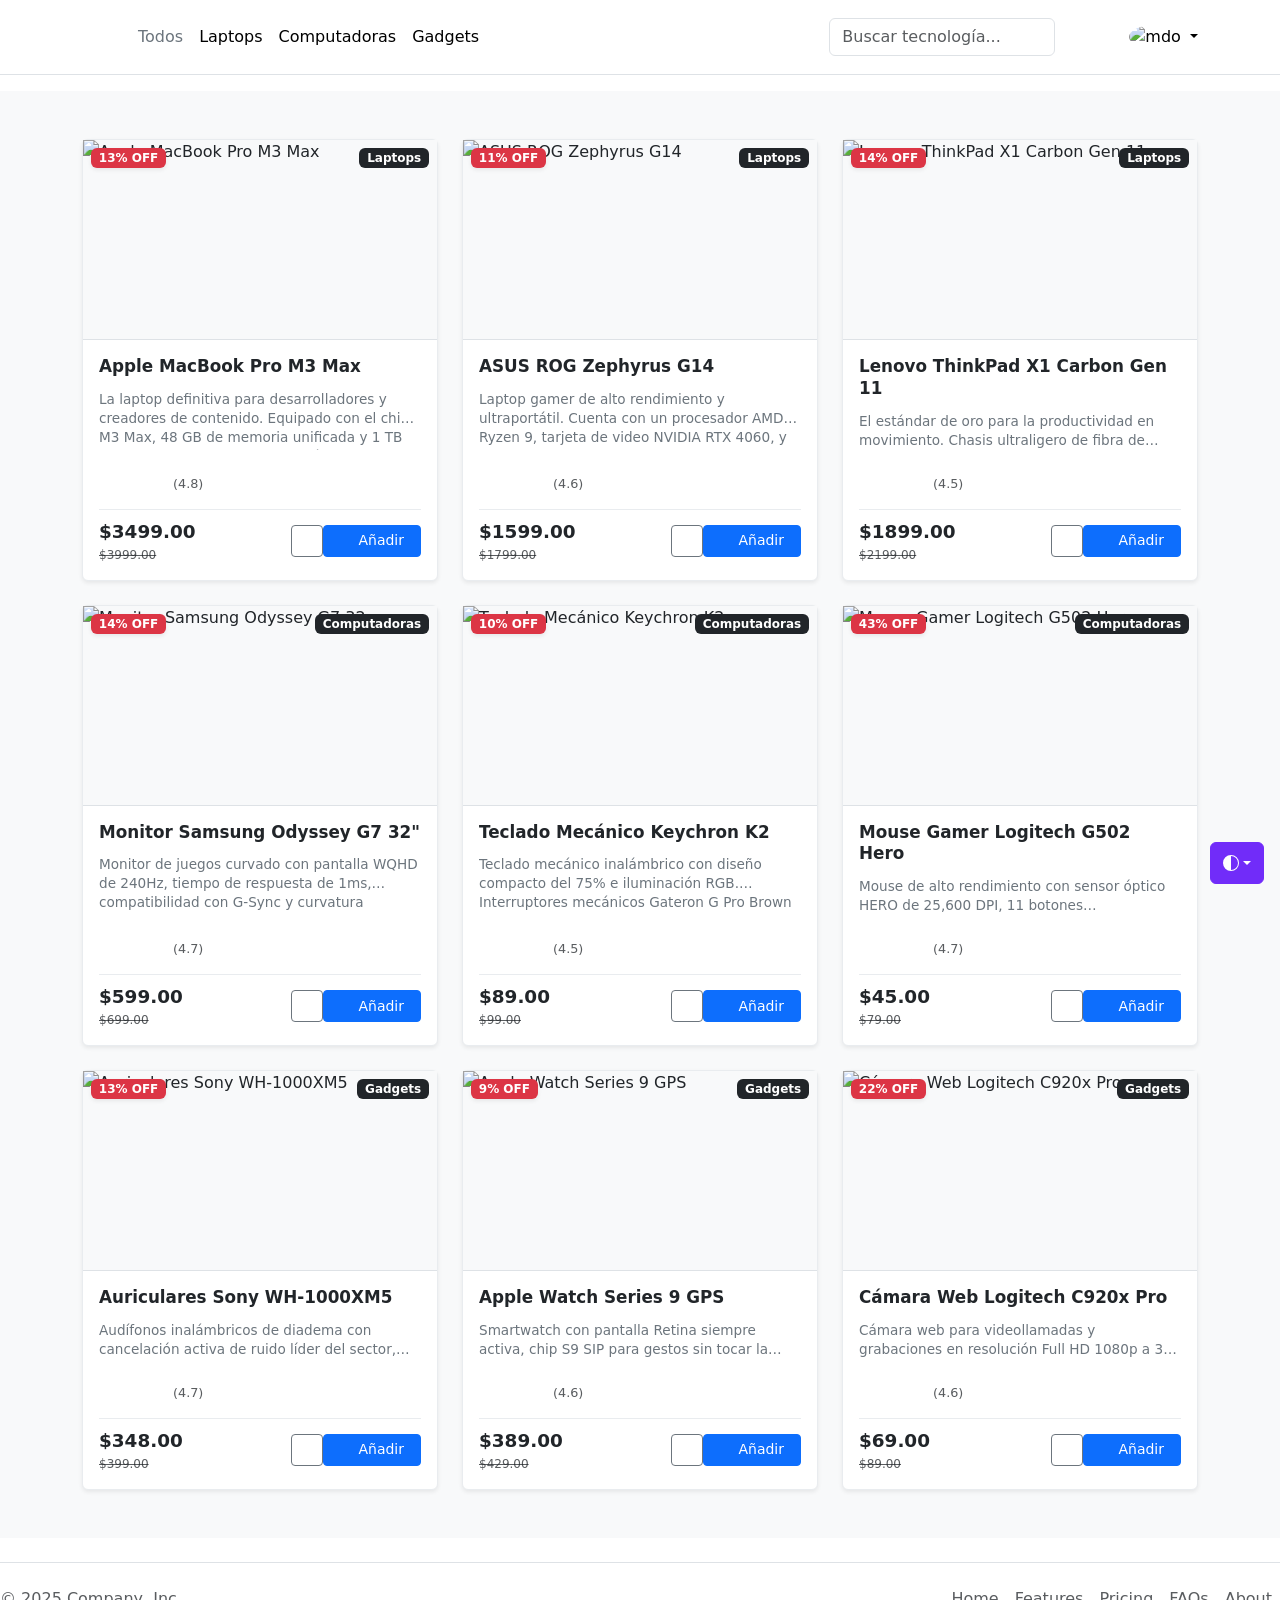
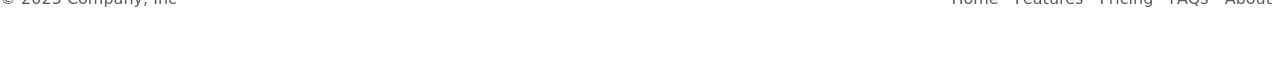
==== index.html @ 7fae66de "Cartas Se añadio productos a las cartas del maquetado" ====
<!doctype html>
<html lang="en" data-bs-theme="auto">

<head>
  <meta charset="utf-8" />
  <meta name="viewport" content="width=device-width, initial-scale=1" />
  <meta name="description" content="" />

  <meta name="generator" content="Astro v5.13.2" />
  <title>Marketplace</title>
  <link rel="canonical" href="https://getbootstrap.com/docs/5.3/examples/album/" />
  <link href="https://cdn.jsdelivr.net/npm/bootstrap@5.3.8/dist/css/bootstrap.min.css" rel="stylesheet"
    integrity="sha384-sRIl4kxILFvY47J16cr9ZwB07vP4J8+LH7qKQnuqkuIAvNWLzeN8tE5YBujZqJLB" crossorigin="anonymous">

  <!-- Lucide Icons para iconografía moderna -->
  <script src="https://unpkg.com/lucide@latest"></script>
</head>
<script src="https://cdn.jsdelivr.net/npm/bootstrap@5.3.8/dist/js/bootstrap.bundle.min.js"
  integrity="sha384-FKyoEForCGlyvwx9Hj09JcYn3nv7wiPVlz7YYwJrWVcXK/BmnVDxM+D2scQbITxI" crossorigin="anonymous"></script>
<script src="../assets/js/color-modes.js"></script>
<link href="../assets/dist/css/bootstrap.min.css" rel="stylesheet" />
<meta name="theme-color" content="#712cf9" />
<link rel="stylesheet" href="./src/css/estilos.css">
<link rel="stylesheet" href="./src/css/headers.css">
</head>

<body>
  <svg xmlns="http://www.w3.org/2000/svg" class="d-none">
    <symbol id="check2" viewBox="0 0 16 16">
      <path
        d="M13.854 3.646a.5.5 0 0 1 0 .708l-7 7a.5.5 0 0 1-.708 0l-3.5-3.5a.5.5 0 1 1 .708-.708L6.5 10.293l6.646-6.647a.5.5 0 0 1 .708 0z">
      </path>
    </symbol>
    <symbol id="circle-half" viewBox="0 0 16 16">
      <path d="M8 15A7 7 0 1 0 8 1v14zm0 1A8 8 0 1 1 8 0a8 8 0 0 1 0 16z"></path>
    </symbol>
    <symbol id="moon-stars-fill" viewBox="0 0 16 16">
      <path
        d="M6 .278a.768.768 0 0 1 .08.858 7.208 7.208 0 0 0-.878 3.46c0 4.021 3.278 7.277 7.318 7.277.527 0 1.04-.055 1.533-.16a.787.787 0 0 1 .81.316.733.733 0 0 1-.031.893A8.349 8.349 0 0 1 8.344 16C3.734 16 0 12.286 0 7.71 0 4.266 2.114 1.312 5.124.06A.752.752 0 0 1 6 .278z">
      </path>
      <path
        d="M10.794 3.148a.217.217 0 0 1 .412 0l.387 1.162c.173.518.579.924 1.097 1.097l1.162.387a.217.217 0 0 1 0 .412l-1.162.387a1.734 1.734 0 0 0-1.097 1.097l-.387 1.162a.217.217 0 0 1-.412 0l-.387-1.162A1.734 1.734 0 0 0 9.31 6.593l-1.162-.387a.217.217 0 0 1 0-.412l1.162-.387a1.734 1.734 0 0 0 1.097-1.097l.387-1.162zM13.863.099a.145.145 0 0 1 .274 0l.258.774c.115.346.386.617.732.732l.774.258a.145.145 0 0 1 0 .274l-.774.258a1.156 1.156 0 0 0-.732.732l-.258.774a.145.145 0 0 1-.274 0l-.258-.774a1.156 1.156 0 0 0-.732-.732l-.774-.258a.145.145 0 0 1 0-.274l.774-.258c.346-.115.617-.386.732-.732L13.863.1z">
      </path>
    </symbol>
    <symbol id="sun-fill" viewBox="0 0 16 16">
      <path
        d="M8 12a4 4 0 1 0 0-8 4 4 0 0 0 0 8zM8 0a.5.5 0 0 1 .5.5v2a.5.5 0 0 1-1 0v-2A.5.5 0 0 1 8 0zm0 13a.5.5 0 0 1 .5.5v2a.5.5 0 0 1-1 0v-2A.5.5 0 0 1 8 13zm8-5a.5.5 0 0 1-.5.5h-2a.5.5 0 0 1 0-1h2a.5.5 0 0 1 .5.5zM3 8a.5.5 0 0 1-.5.5h-2a.5.5 0 0 1 0-1h2A.5.5 0 0 1 3 8zm10.657-5.657a.5.5 0 0 1 0 .707l-1.414 1.415a.5.5 0 1 1-.707-.708l1.414-1.414a.5.5 0 0 1 .707 0zm-9.193 9.193a.5.5 0 0 1 0 .707L3.05 13.657a.5.5 0 0 1-.707-.707l1.414-1.414a.5.5 0 0 1 .707 0zm9.193 2.121a.5.5 0 0 1-.707 0l-1.414-1.414a.5.5 0 0 1 .707-.707l1.414 1.414a.5.5 0 0 1 0 .707zM4.464 4.465a.5.5 0 0 1-.707 0L2.343 3.05a.5.5 0 1 1 .707-.707l1.414 1.414a.5.5 0 0 1 0 .708z">
      </path>
    </symbol>
  </svg>
  <div class="bottom-0 position-fixed me-3 mb-3 dropdown end-0 bd-mode-toggle">
    <button class="d-flex align-items-center py-2 btn btn-bd-primary dropdown-toggle" id="bd-theme" type="button"
      aria-expanded="false" data-bs-toggle="dropdown" aria-label="Toggle theme (auto)">
      <svg class="my-1 bi theme-icon-active" aria-hidden="true">
        <use href="#circle-half"></use>
      </svg>
      <span class="visually-hidden" id="bd-theme-text">Toggle theme</span>
    </button>
    <ul class="shadow dropdown-menu dropdown-menu-end" aria-labelledby="bd-theme-text">
      <li>
        <button type="button" class="d-flex align-items-center dropdown-item" data-bs-theme-value="light"
          aria-pressed="false">
          <svg class="opacity-50 me-2 bi" aria-hidden="true">
            <use href="#sun-fill"></use>
          </svg>
          Light
          <svg class="ms-auto bi d-none" aria-hidden="true">
            <use href="#check2"></use>
          </svg>
        </button>
      </li>
      <li>
        <button type="button" class="d-flex align-items-center dropdown-item" data-bs-theme-value="dark"
          aria-pressed="false">
          <svg class="opacity-50 me-2 bi" aria-hidden="true">
            <use href="#moon-stars-fill"></use>
          </svg>
          Dark
          <svg class="ms-auto bi d-none" aria-hidden="true">
            <use href="#check2"></use>
          </svg>
        </button>
      </li>
      <li>
        <button type="button" class="d-flex align-items-center dropdown-item active" data-bs-theme-value="auto"
          aria-pressed="true">
          <svg class="opacity-50 me-2 bi" aria-hidden="true">
            <use href="#circle-half"></use>
          </svg>
          Auto
          <svg class="ms-auto bi d-none" aria-hidden="true">
            <use href="#check2"></use>
          </svg>
        </button>
      </li>
    </ul>
  </div>

  <header class="mb-3 p-3 border-bottom">
    <div class="container">
      <div class="d-flex flex-wrap justify-content-lg-start align-items-center justify-content-center">
        <a href="/" class="d-flex align-items-center mb-2 mb-lg-0 text-decoration-none link-body-emphasis">
          <svg class="me-2 bi" width="40" height="32" role="img" aria-label="Bootstrap">
            <use xlink:href="#bootstrap"></use>
          </svg>
        </a>
        <ul class="justify-content-center me-lg-auto mb-2 mb-md-0 nav col-12 col-lg-auto">
          <li>
            <a href="#" class="px-2 nav-link link-secondary">Todos</a>
          </li>
          <li>
            <a href="#" class="px-2 nav-link link-body-emphasis">Laptops</a>
          </li>
          <li>
            <a href="#" class="px-2 nav-link link-body-emphasis">Computadoras</a>
          </li>
          <li>
            <a href="#" class="px-2 nav-link link-body-emphasis">Gadgets</a>
          </li>
        </ul>
        <form class="me-lg-3 mb-3 mb-lg-0 col-12 col-lg-auto" role="search">
          <input type="search" id="search-input" class="form-control" placeholder="Buscar tecnología..."
            aria-label="Search" />
        </form>
        <!-- ========================================== -->
        <!-- SECCIÓN DEL ESTUDIANTE: Botón del Carrito  -->
        <!-- ========================================== -->
        <button id="cart-btn" data-bs-toggle="offcanvas" data-bs-target="#cart-sidebar"
          class="position-relative d-flex align-items-center me-3 p-2 text-decoration-none btn btn-link link-dark">
          <i data-lucide="shopping-cart" style="width: 24px; height: 24px;"></i>
          <span id="cart-count" class="top-0 position-absolute bg-danger rounded-pill translate-middle start-100 badge"
            style="font-size: 0.7rem; padding: 0.35em 0.5em; display: none;">0</span>
        </button>
        <!-- FIN DE LA SECCIÓN DEL ESTUDIANTE -->
        <div class="text-end dropdown">
          <a href="#" class="d-block text-decoration-none link-body-emphasis dropdown-toggle" data-bs-toggle="dropdown"
            aria-expanded="false">
            <img src="https://github.com/mdo.png" alt="mdo" width="32" height="32" class="rounded-circle" />
          </a>
          <ul class="text-small dropdown-menu">
            <li><a class="dropdown-item" href="#">New project...</a></li>
            <li><a class="dropdown-item" href="#">Settings</a></li>
            <li><a class="dropdown-item" href="#">Profile</a></li>
            <li>
              <hr class="dropdown-divider" />
            </li>
            <li><a class="dropdown-item" href="#">Sign out</a></li>
          </ul>
        </div>
      </div>
    </div>
  </header>



  <main>

    <div class="bg-body-tertiary py-5 album">
      <div class="container">
        <!-- ========================================== -->
        <!-- SECCIÓN DEL ESTUDIANTE: Grilla de Tarjetas -->
        <!-- ========================================== -->
        <div id="productos-grid" class="row row-cols-1 row-cols-sm-2 row-cols-md-3 g-4">
          <!-- Las tarjetas de productos de tecnología se inyectarán dinámicamente aquí usando Bootstrap 5 -->
        </div>
        <!-- FIN DE LA SECCIÓN DEL ESTUDIANTE -->
      </div>
    </div>
  </main>
  <footer class="d-flex flex-wrap align-items-center justify-content-between my-4 py-3 border-top">
    <p class="mb-0 text-body-secondary col-md-4">
      &copy; 2025 Company, Inc
    </p>
    <a href="/"
      class="d-flex align-items-center justify-content-center me-md-auto mb-3 mb-md-0 text-decoration-none col-md-4 link-body-emphasis"
      aria-label="Bootstrap">
      <svg class="me-2 bi" width="40" height="32" aria-hidden="true">
        <use xlink:href="#bootstrap"></use>
      </svg>
    </a>
    <ul class="justify-content-end nav col-md-4">
      <li class="nav-item">
        <a href="#" class="px-2 text-body-secondary nav-link">Home</a>
      </li>
      <li class="nav-item">
        <a href="#" class="px-2 text-body-secondary nav-link">Features</a>
      </li>
      <li class="nav-item">
        <a href="#" class="px-2 text-body-secondary nav-link">Pricing</a>
      </li>
      <li class="nav-item">
        <a href="#" class="px-2 text-body-secondary nav-link">FAQs</a>
      </li>
      <li class="nav-item">
        <a href="#" class="px-2 text-body-secondary nav-link">About</a>
      </li>
    </ul>
  </footer>

  <!-- ============================================================== -->
  <!-- SECCIÓN DEL ESTUDIANTE: Componentes del Carrito y Modal (PÁGINA 1) -->
  <!-- ============================================================== -->

  <!-- Carrito de Compras Lateral (Bootstrap Offcanvas) -->
  <div class="offcanvas offcanvas-end" tabindex="-1" id="cart-sidebar" aria-labelledby="cart-sidebar-label"
    style="width: 400px; max-width: 100vw;">
    <div class="border-bottom offcanvas-header">
      <h5 class="d-flex align-items-center m-0 text-body offcanvas-title fw-bold" id="cart-sidebar-label">
        <i data-lucide="shopping-cart" class="me-2"></i> Mi Carrito
      </h5>
      <button type="button" class="btn-close" data-bs-dismiss="offcanvas" aria-label="Close"></button>
    </div>
    <div class="d-flex flex-column justify-content-between p-3 offcanvas-body">
      <div id="cart-items-container" class="flex-grow-1 overflow-y-auto" style="max-height: calc(100vh - 250px);">
        <!-- Se inyectan dinámicamente con tienda.js -->
      </div>
      <div class="bg-body mt-auto pt-3 border-top">
        <div class="d-flex align-items-center justify-content-between mb-2 text-body fw-bold">
          <span>Subtotal</span>
          <span id="cart-subtotal" style="font-size: 1.15rem;">$0.00</span>
        </div>
        <p class="text-muted" style="font-size: 0.75rem;">Los costos de envío e impuestos se calculan al finalizar la compra.</p>
        <div class="mt-3">
          <a id="cart-checkout-btn" href="./factura.html" class="py-2.5 w-100 btn btn-primary fw-bold disabled"
            aria-disabled="true">
            Finalizar Compra
          </a>
        </div>
        <div class="mt-2 text-center">
          <button type="button" data-bs-dismiss="offcanvas"
            class="p-0 text-secondary text-decoration-none btn btn-link btn-sm">
            Continuar comprando
          </button>
        </div>
      </div>
    </div>
  </div>

  <!-- Modal de Detalles de Producto (Bootstrap Modal) -->
  <div class="modal fade" id="product-details-modal" tabindex="-1" aria-labelledby="product-details-modal-label"
    aria-hidden="true">
    <div class="modal-dialog modal-dialog-centered modal-lg">
      <div class="shadow border-0 modal-content">
        <div class="border-bottom modal-header">
          <h5 class="text-dark modal-title fw-bold" id="product-details-modal-label">Detalles del Producto</h5>
          <button type="button" class="btn-close" data-bs-dismiss="modal" aria-label="Close"></button>
        </div>
        <div class="p-4 modal-body">
          <div class="row g-4">
            <!-- Imagen -->
            <div
              class="d-flex align-items-center justify-content-center bg-light p-0 rounded overflow-hidden col-12 col-md-6"
              style="height: 300px;">
              <img id="modal-product-img" src="" alt="" class="w-100 h-100 object-fit-cover">
            </div>
            <!-- Detalles -->
            <div class="d-flex flex-column justify-content-between col-12 col-md-6">
              <div>
                <span id="modal-product-cat" class="bg-secondary mb-2 badge"></span>
                <h3 id="modal-product-name" class="mb-2 text-dark h5 fw-bold"></h3>
                <div class="d-flex align-items-center gap-1 mb-3">
                  <span id="modal-product-stars" class="d-flex text-warning"></span>
                  <span id="modal-product-rating" class="text-muted" style="font-size: 0.8rem;"></span>
                </div>
                <p id="modal-product-desc" class="text-secondary" style="font-size: 0.88rem; line-height: 1.5;"></p>
                <div class="bg-light mt-3 p-3 rounded">
                  <span class="d-block mb-1 text-dark fw-bold" style="font-size: 0.8rem;">Información de Envío:</span>
                  <span class="text-muted" style="font-size: 0.75rem;">Envío rápido mediante Amazon Prime disponible. Compra protegida por garantía del fabricante.</span>
                </div>
              </div>
              <div class="d-flex align-items-center justify-content-between mt-4 pt-3 border-top">
                <div class="d-flex flex-column">
                  <span id="modal-product-price" class="mb-0 text-dark h5 fw-bold"></span>
                  <span id="modal-product-orig-price" class="text-muted text-decoration-line-through"
                    style="font-size: 0.8rem;"></span>
                </div>
                <div class="d-flex gap-2">
                  <a id="modal-product-amazon" href="" target="_blank"
                    class="d-flex align-items-center gap-1 px-3 btn-outline-secondary text-decoration-none btn btn-sm">
                    <span>Ver en Amazon</span>
                    <i data-lucide="external-link" style="width: 14px; height: 14px;"></i>
                  </a>
                  <button id="modal-add-btn" class="d-flex align-items-center gap-1 px-3 btn btn-sm btn-primary">
                    <i data-lucide="shopping-cart" style="width: 14px; height: 14px;"></i>
                    <span>Añadir</span>
                  </button>
                </div>
              </div>
            </div>
          </div>
        </div>
      </div>
    </div>
  </div>

  <!-- Script para la funcionalidad del selector de tema claro / oscuro de Bootstrap 5 -->
  <script>
    document.addEventListener("DOMContentLoaded", () => {
      const getStoredTheme = () => localStorage.getItem('theme');
      const setStoredTheme = theme => localStorage.setItem('theme', theme);

      const getPreferredTheme = () => {
        const storedTheme = getStoredTheme();
        if (storedTheme) {
          return storedTheme;
        }
        return window.matchMedia('(prefers-color-scheme: dark)').matches ? 'dark' : 'light';
      };

      const setTheme = theme => {
        if (theme === 'auto') {
          const sysTheme = window.matchMedia('(prefers-color-scheme: dark)').matches ? 'dark' : 'light';
          document.documentElement.setAttribute('data-bs-theme', sysTheme);
        } else {
          document.documentElement.setAttribute('data-bs-theme', theme);
        }
      };

      setTheme(getPreferredTheme());

      const showActiveTheme = (theme) => {
        const btnToActive = document.querySelector(`[data-bs-theme-value="${theme}"]`);
        
        document.querySelectorAll('[data-bs-theme-value]').forEach(element => {
          element.classList.remove('active');
          element.setAttribute('aria-pressed', 'false');
        });

        if (btnToActive) {
          btnToActive.classList.add('active');
          btnToActive.setAttribute('aria-pressed', 'true');
        }
      };

      window.matchMedia('(prefers-color-scheme: dark)').addEventListener('change', () => {
        const storedTheme = getStoredTheme();
        if (storedTheme !== 'light' && storedTheme !== 'dark') {
          setTheme(getPreferredTheme());
        }
      });

      document.querySelectorAll('[data-bs-theme-value]').forEach(toggle => {
        toggle.addEventListener('click', () => {
          const theme = toggle.getAttribute('data-bs-theme-value');
          setStoredTheme(theme);
          setTheme(theme);
          showActiveTheme(theme);
        });
      });

      showActiveTheme(getPreferredTheme());
    });
  </script>

  <!-- Enlace al JS de la Tienda -->
  <script src="./src/js/tienda.js"></script>

  <!-- FIN DE LA SECCIÓN DEL ESTUDIANTE -->

  <script src="../assets/dist/js/bootstrap.bundle.min.js" class="astro-vvvwv3sm"></script>
</body>
</html>

</html>
---- src/css/estilos.css ----
.bd-placeholder-img {
        font-size: 1.125rem;
        text-anchor: middle;
        -webkit-user-select: none;
        -moz-user-select: none;
        user-select: none;
      }
      @media (min-width: 768px) {
        .bd-placeholder-img-lg {
          font-size: 3.5rem;
        }
      }
      .b-example-divider {
        width: 100%;
        height: 3rem;
        background-color: #0000001a;
        border: solid rgba(0, 0, 0, 0.15);
        border-width: 1px 0;
        box-shadow:
          inset 0 0.5em 1.5em #0000001a,
          inset 0 0.125em 0.5em #00000026;
      }
      .b-example-vr {
        flex-shrink: 0;
        width: 1.5rem;
        height: 100vh;
      }
      .bi {
        vertical-align: -0.125em;
        fill: currentColor;
      }
      .nav-scroller {
        position: relative;
        z-index: 2;
        height: 2.75rem;
        overflow-y: hidden;
      }
      .nav-scroller .nav {
        display: flex;
        flex-wrap: nowrap;
        padding-bottom: 1rem;
        margin-top: -1px;
        overflow-x: auto;
        text-align: center;
        white-space: nowrap;
        -webkit-overflow-scrolling: touch;
      }
      .btn-bd-primary {
        --bd-violet-bg: #712cf9;
        --bd-violet-rgb: 112.520718, 44.062154, 249.437846;
        --bs-btn-font-weight: 600;
        --bs-btn-color: var(--bs-white);
        --bs-btn-bg: var(--bd-violet-bg);
        --bs-btn-border-color: var(--bd-violet-bg);
        --bs-btn-hover-color: var(--bs-white);
        --bs-btn-hover-bg: #6528e0;
        --bs-btn-hover-border-color: #6528e0;
        --bs-btn-focus-shadow-rgb: var(--bd-violet-rgb);
        --bs-btn-active-color: var(--bs-btn-hover-color);
        --bs-btn-active-bg: #5a23c8;
        --bs-btn-active-border-color: #5a23c8;
      }
      .bd-mode-toggle {
        z-index: 1500;
      }
      .bd-mode-toggle .bi {
        width: 1em;
        height: 1em;
      }
      .bd-mode-toggle .dropdown-menu .active .bi {
        display: block !important;
      }
---- src/css/headers.css ----
.form-control-dark {
  border-color: var(--bs-gray);
}
.form-control-dark:focus {
  border-color: #fff;
  box-shadow: 0 0 0 .25rem rgba(255, 255, 255, .25);
}

.text-small {
  font-size: 85%;
}

.dropdown-toggle:not(:focus) {
  outline: 0;
}
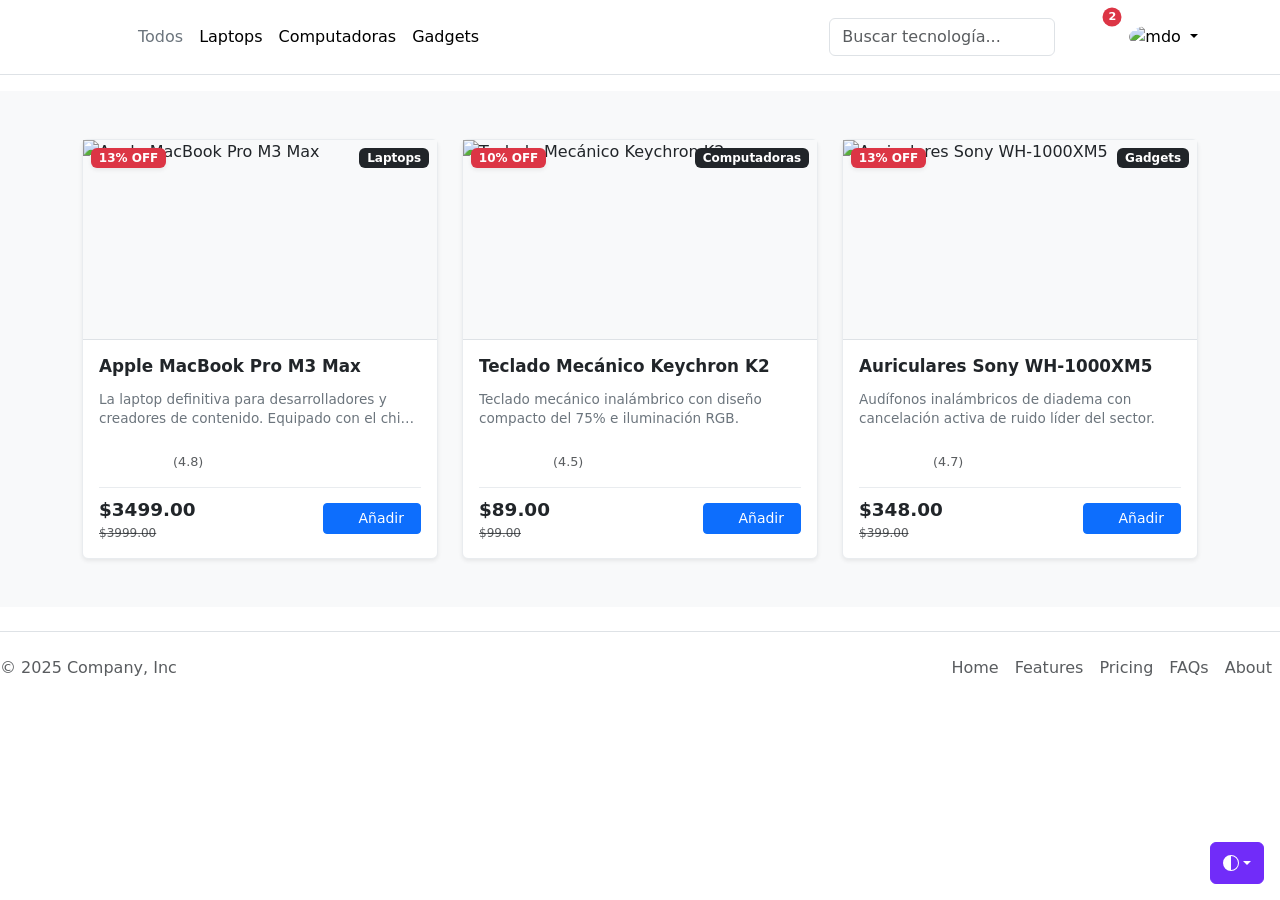
==== commit 632cfdb5: "cambio drastico en el uso de javascript" ====
--- a/index.html
+++ b/index.html
@@ -17,11 +17,9 @@
 </head>
 <script src="https://cdn.jsdelivr.net/npm/bootstrap@5.3.8/dist/js/bootstrap.bundle.min.js"
   integrity="sha384-FKyoEForCGlyvwx9Hj09JcYn3nv7wiPVlz7YYwJrWVcXK/BmnVDxM+D2scQbITxI" crossorigin="anonymous"></script>
-<script src="../assets/js/color-modes.js"></script>
-<link href="../assets/dist/css/bootstrap.min.css" rel="stylesheet" />
+
 <meta name="theme-color" content="#712cf9" />
 <link rel="stylesheet" href="./src/css/estilos.css">
-<link rel="stylesheet" href="./src/css/headers.css">
 </head>
 
 <body>
@@ -129,7 +127,7 @@
           class="position-relative d-flex align-items-center me-3 p-2 text-decoration-none btn btn-link link-dark">
           <i data-lucide="shopping-cart" style="width: 24px; height: 24px;"></i>
           <span id="cart-count" class="top-0 position-absolute bg-danger rounded-pill translate-middle start-100 badge"
-            style="font-size: 0.7rem; padding: 0.35em 0.5em; display: none;">0</span>
+            style="font-size: 0.7rem; padding: 0.35em 0.5em; display: flex;">2</span>
         </button>
         <!-- FIN DE LA SECCIÓN DEL ESTUDIANTE -->
         <div class="text-end dropdown">
@@ -161,7 +159,140 @@
         <!-- SECCIÓN DEL ESTUDIANTE: Grilla de Tarjetas -->
         <!-- ========================================== -->
         <div id="productos-grid" class="row row-cols-1 row-cols-sm-2 row-cols-md-3 g-4">
-          <!-- Las tarjetas de productos de tecnología se inyectarán dinámicamente aquí usando Bootstrap 5 -->
+          <!-- Producto 1 -->
+          <div class="col">
+            <div class="card h-100 shadow-sm border border-light-subtle bg-body">
+              <div
+                class="position-relative overflow-hidden bg-body-tertiary d-flex align-items-center justify-content-center border-bottom"
+                style="height: 200px;">
+                <img src="https://images.unsplash.com/photo-1517336714731-489689fd1ca8?w=500&auto=format&fit=crop&q=80"
+                  alt="Apple MacBook Pro M3 Max" class="w-100 h-100 object-fit-cover cursor-pointer"
+                  data-bs-toggle="modal" data-bs-target="#product-details-modal">
+                <span class="badge bg-danger position-absolute top-0 start-0 m-2 shadow-sm">13% OFF</span>
+                <span class="badge bg-dark position-absolute top-0 end-0 m-2">Laptops</span>
+              </div>
+              <div class="card-body d-flex flex-column">
+                <h5 class="card-title text-body fw-bold cursor-pointer mb-2" data-bs-toggle="modal"
+                  data-bs-target="#product-details-modal" style="font-size: 1.05rem; line-height: 1.3;">Apple MacBook
+                  Pro M3 Max</h5>
+                <p class="card-text text-secondary mt-1 flex-grow-1"
+                  style="font-size: 0.85rem; display: -webkit-box; -webkit-line-clamp: 2; -webkit-box-orient: vertical; overflow: hidden; line-height: 1.4;">
+                  La laptop definitiva para desarrolladores y creadores de contenido. Equipado con el chip M3 Max...</p>
+                <div class="d-flex align-items-center mt-2 mb-3 gap-1">
+                  <span class="text-warning d-flex">
+                    <i data-lucide="star" style="width: 14px; height: 14px; fill: currentColor;"></i>
+                    <i data-lucide="star" style="width: 14px; height: 14px; fill: currentColor;"></i>
+                    <i data-lucide="star" style="width: 14px; height: 14px; fill: currentColor;"></i>
+                    <i data-lucide="star" style="width: 14px; height: 14px; fill: currentColor;"></i>
+                    <i data-lucide="star-half" style="width: 14px; height: 14px; fill: currentColor;"></i>
+                  </span>
+                  <span class="text-muted" style="font-size: 0.8rem;">(4.8)</span>
+                </div>
+                <div
+                  class="d-flex align-items-center justify-content-between mt-auto pt-2 border-top border-light-subtle">
+                  <div class="d-flex flex-column">
+                    <span class="text-body fw-bold" style="font-size: 1.15rem;">$3499.00</span>
+                    <small class="text-muted text-decoration-line-through" style="font-size: 0.75rem;">$3999.00</small>
+                  </div>
+                  <div class="d-flex gap-1.5">
+                    <button class="btn btn-sm btn-primary d-flex align-items-center gap-1 px-3"
+                      data-bs-toggle="offcanvas" data-bs-target="#cart-sidebar">
+                      <i data-lucide="shopping-cart" style="width: 14px; height: 14px;"></i>
+                      <span>Añadir</span>
+                    </button>
+                  </div>
+                </div>
+              </div>
+            </div>
+          </div>
+          <!-- Producto 2 -->
+          <div class="col">
+            <div class="card h-100 shadow-sm border border-light-subtle bg-body">
+              <div
+                class="position-relative overflow-hidden bg-body-tertiary d-flex align-items-center justify-content-center border-bottom"
+                style="height: 200px;">
+                <img src="https://images.unsplash.com/photo-1618384887929-16ec33fab9ef?w=500&auto=format&fit=crop&q=80"
+                  alt="Teclado Mecánico Keychron K2" class="w-100 h-100 object-fit-cover cursor-pointer">
+                <span class="badge bg-danger position-absolute top-0 start-0 m-2 shadow-sm">10% OFF</span>
+                <span class="badge bg-dark position-absolute top-0 end-0 m-2">Computadoras</span>
+              </div>
+              <div class="card-body d-flex flex-column">
+                <h5 class="card-title text-body fw-bold cursor-pointer mb-2"
+                  style="font-size: 1.05rem; line-height: 1.3;">Teclado Mecánico Keychron K2</h5>
+                <p class="card-text text-secondary mt-1 flex-grow-1"
+                  style="font-size: 0.85rem; display: -webkit-box; -webkit-line-clamp: 2; -webkit-box-orient: vertical; overflow: hidden; line-height: 1.4;">
+                  Teclado mecánico inalámbrico con diseño compacto del 75% e iluminación RGB.</p>
+                <div class="d-flex align-items-center mt-2 mb-3 gap-1">
+                  <span class="text-warning d-flex">
+                    <i data-lucide="star" style="width: 14px; height: 14px; fill: currentColor;"></i>
+                    <i data-lucide="star" style="width: 14px; height: 14px; fill: currentColor;"></i>
+                    <i data-lucide="star" style="width: 14px; height: 14px; fill: currentColor;"></i>
+                    <i data-lucide="star" style="width: 14px; height: 14px; fill: currentColor;"></i>
+                    <i data-lucide="star-half" style="width: 14px; height: 14px; fill: currentColor;"></i>
+                  </span>
+                  <span class="text-muted" style="font-size: 0.8rem;">(4.5)</span>
+                </div>
+                <div
+                  class="d-flex align-items-center justify-content-between mt-auto pt-2 border-top border-light-subtle">
+                  <div class="d-flex flex-column">
+                    <span class="text-body fw-bold" style="font-size: 1.15rem;">$89.00</span>
+                    <small class="text-muted text-decoration-line-through" style="font-size: 0.75rem;">$99.00</small>
+                  </div>
+                  <div class="d-flex gap-1.5">
+                    <button class="btn btn-sm btn-primary d-flex align-items-center gap-1 px-3"
+                      data-bs-toggle="offcanvas" data-bs-target="#cart-sidebar">
+                      <i data-lucide="shopping-cart" style="width: 14px; height: 14px;"></i>
+                      <span>Añadir</span>
+                    </button>
+                  </div>
+                </div>
+              </div>
+            </div>
+          </div>
+          <!-- Producto 3 -->
+          <div class="col">
+            <div class="card h-100 shadow-sm border border-light-subtle bg-body">
+              <div
+                class="position-relative overflow-hidden bg-body-tertiary d-flex align-items-center justify-content-center border-bottom"
+                style="height: 200px;">
+                <img src="https://images.unsplash.com/photo-1505740420928-5e560c06d30e?w=500&auto=format&fit=crop&q=80"
+                  alt="Auriculares Sony WH-1000XM5" class="w-100 h-100 object-fit-cover cursor-pointer">
+                <span class="badge bg-danger position-absolute top-0 start-0 m-2 shadow-sm">13% OFF</span>
+                <span class="badge bg-dark position-absolute top-0 end-0 m-2">Gadgets</span>
+              </div>
+              <div class="card-body d-flex flex-column">
+                <h5 class="card-title text-body fw-bold cursor-pointer mb-2"
+                  style="font-size: 1.05rem; line-height: 1.3;">Auriculares Sony WH-1000XM5</h5>
+                <p class="card-text text-secondary mt-1 flex-grow-1"
+                  style="font-size: 0.85rem; display: -webkit-box; -webkit-line-clamp: 2; -webkit-box-orient: vertical; overflow: hidden; line-height: 1.4;">
+                  Audífonos inalámbricos de diadema con cancelación activa de ruido líder del sector.</p>
+                <div class="d-flex align-items-center mt-2 mb-3 gap-1">
+                  <span class="text-warning d-flex">
+                    <i data-lucide="star" style="width: 14px; height: 14px; fill: currentColor;"></i>
+                    <i data-lucide="star" style="width: 14px; height: 14px; fill: currentColor;"></i>
+                    <i data-lucide="star" style="width: 14px; height: 14px; fill: currentColor;"></i>
+                    <i data-lucide="star" style="width: 14px; height: 14px; fill: currentColor;"></i>
+                    <i data-lucide="star-half" style="width: 14px; height: 14px; fill: currentColor;"></i>
+                  </span>
+                  <span class="text-muted" style="font-size: 0.8rem;">(4.7)</span>
+                </div>
+                <div
+                  class="d-flex align-items-center justify-content-between mt-auto pt-2 border-top border-light-subtle">
+                  <div class="d-flex flex-column">
+                    <span class="text-body fw-bold" style="font-size: 1.15rem;">$348.00</span>
+                    <small class="text-muted text-decoration-line-through" style="font-size: 0.75rem;">$399.00</small>
+                  </div>
+                  <div class="d-flex gap-1.5">
+                    <button class="btn btn-sm btn-primary d-flex align-items-center gap-1 px-3"
+                      data-bs-toggle="offcanvas" data-bs-target="#cart-sidebar">
+                      <i data-lucide="shopping-cart" style="width: 14px; height: 14px;"></i>
+                      <span>Añadir</span>
+                    </button>
+                  </div>
+                </div>
+              </div>
+            </div>
+          </div>
         </div>
         <!-- FIN DE LA SECCIÓN DEL ESTUDIANTE -->
       </div>
@@ -201,7 +332,6 @@
   <!-- SECCIÓN DEL ESTUDIANTE: Componentes del Carrito y Modal (PÁGINA 1) -->
   <!-- ============================================================== -->
 
-  <!-- Carrito de Compras Lateral (Bootstrap Offcanvas) -->
   <div class="offcanvas offcanvas-end" tabindex="-1" id="cart-sidebar" aria-labelledby="cart-sidebar-label"
     style="width: 400px; max-width: 100vw;">
     <div class="border-bottom offcanvas-header">
@@ -212,17 +342,66 @@
     </div>
     <div class="d-flex flex-column justify-content-between p-3 offcanvas-body">
       <div id="cart-items-container" class="flex-grow-1 overflow-y-auto" style="max-height: calc(100vh - 250px);">
-        <!-- Se inyectan dinámicamente con tienda.js -->
+        <!-- Item 1 estático -->
+        <div
+          class="d-flex align-items-center gap-2 p-2 bg-body-secondary rounded-3 mb-2 border border-secondary-subtle">
+          <img src="https://images.unsplash.com/photo-1517336714731-489689fd1ca8?w=500&auto=format&fit=crop&q=80"
+            alt="Apple MacBook Pro M3 Max" class="rounded object-fit-cover bg-body"
+            style="width: 45px; height: 45px; flex-shrink: 0;">
+          <div class="flex-grow-1" style="min-width: 0;">
+            <h6 class="text-body fw-bold mb-0 text-truncate" style="font-size: 0.85rem;"
+              title="Apple MacBook Pro M3 Max">Apple MacBook Pro...</h6>
+            <small class="text-secondary">$3499.00</small>
+          </div>
+          <div class="d-flex flex-column align-items-end gap-1.5" style="flex-shrink: 0;">
+            <div class="input-group input-group-sm" style="width: 85px;">
+              <button class="btn btn-outline-secondary px-2 py-0" style="font-size: 0.7rem;">-</button>
+              <span class="input-group-text bg-body px-1 py-0 text-body fw-semibold justify-content-center"
+                style="font-size: 0.75rem; flex-grow: 1; min-width: 25px;">1</span>
+              <button class="btn btn-outline-secondary px-2 py-0" style="font-size: 0.7rem;">+</button>
+            </div>
+            <button class="btn btn-link text-danger p-0 border-0 text-decoration-none d-flex align-items-center gap-0.5"
+              style="font-size: 0.7rem;">
+              <i data-lucide="trash-2" style="width: 10px; height: 10px;"></i>
+              <span>Quitar</span>
+            </button>
+          </div>
+        </div>
+
+        <div
+          class="d-flex align-items-center gap-2 p-2 bg-body-secondary rounded-3 mb-2 border border-secondary-subtle">
+          <img src="https://images.unsplash.com/photo-1618384887929-16ec33fab9ef?w=500&auto=format&fit=crop&q=80"
+            alt="Teclado Mecánico Keychron K2" class="rounded object-fit-cover bg-body"
+            style="width: 45px; height: 45px; flex-shrink: 0;">
+          <div class="flex-grow-1" style="min-width: 0;">
+            <h6 class="text-body fw-bold mb-0 text-truncate" style="font-size: 0.85rem;"
+              title="Teclado Mecánico Keychron K2">Teclado Mecánico...</h6>
+            <small class="text-secondary">$89.00</small>
+          </div>
+          <div class="d-flex flex-column align-items-end gap-1.5" style="flex-shrink: 0;">
+            <div class="input-group input-group-sm" style="width: 85px;">
+              <button class="btn btn-outline-secondary px-2 py-0" style="font-size: 0.7rem;">-</button>
+              <span class="input-group-text bg-body px-1 py-0 text-body fw-semibold justify-content-center"
+                style="font-size: 0.75rem; flex-grow: 1; min-width: 25px;">1</span>
+              <button class="btn btn-outline-secondary px-2 py-0" style="font-size: 0.7rem;">+</button>
+            </div>
+            <button class="btn btn-link text-danger p-0 border-0 text-decoration-none d-flex align-items-center gap-0.5"
+              style="font-size: 0.7rem;">
+              <i data-lucide="trash-2" style="width: 10px; height: 10px;"></i>
+              <span>Quitar</span>
+            </button>
+          </div>
+        </div>
       </div>
       <div class="bg-body mt-auto pt-3 border-top">
         <div class="d-flex align-items-center justify-content-between mb-2 text-body fw-bold">
           <span>Subtotal</span>
-          <span id="cart-subtotal" style="font-size: 1.15rem;">$0.00</span>
-        </div>
-        <p class="text-muted" style="font-size: 0.75rem;">Los costos de envío e impuestos se calculan al finalizar la compra.</p>
+          <span id="cart-subtotal" style="font-size: 1.15rem;">$3588.00</span>
+        </div>
+        <p class="text-muted" style="font-size: 0.75rem;">Los costos de envío e impuestos se calculan al finalizar la
+          compra.</p>
         <div class="mt-3">
-          <a id="cart-checkout-btn" href="./factura.html" class="py-2.5 w-100 btn btn-primary fw-bold disabled"
-            aria-disabled="true">
+          <a id="cart-checkout-btn" href="./factura.html" class="py-2.5 w-100 btn btn-primary fw-bold">
             Finalizar Compra
           </a>
         </div>
@@ -236,7 +415,6 @@
     </div>
   </div>
 
-  <!-- Modal de Detalles de Producto (Bootstrap Modal) -->
   <div class="modal fade" id="product-details-modal" tabindex="-1" aria-labelledby="product-details-modal-label"
     aria-hidden="true">
     <div class="modal-dialog modal-dialog-centered modal-lg">
@@ -265,7 +443,8 @@
                 <p id="modal-product-desc" class="text-secondary" style="font-size: 0.88rem; line-height: 1.5;"></p>
                 <div class="bg-light mt-3 p-3 rounded">
                   <span class="d-block mb-1 text-dark fw-bold" style="font-size: 0.8rem;">Información de Envío:</span>
-                  <span class="text-muted" style="font-size: 0.75rem;">Envío rápido mediante Amazon Prime disponible. Compra protegida por garantía del fabricante.</span>
+                  <span class="text-muted" style="font-size: 0.75rem;">Envío rápido mediante Amazon Prime disponible.
+                    Compra protegida por garantía del fabricante.</span>
                 </div>
               </div>
               <div class="d-flex align-items-center justify-content-between mt-4 pt-3 border-top">
@@ -293,7 +472,6 @@
     </div>
   </div>
 
-  <!-- Script para la funcionalidad del selector de tema claro / oscuro de Bootstrap 5 -->
   <script>
     document.addEventListener("DOMContentLoaded", () => {
       const getStoredTheme = () => localStorage.getItem('theme');
@@ -320,7 +498,7 @@
 
       const showActiveTheme = (theme) => {
         const btnToActive = document.querySelector(`[data-bs-theme-value="${theme}"]`);
-        
+
         document.querySelectorAll('[data-bs-theme-value]').forEach(element => {
           element.classList.remove('active');
           element.setAttribute('aria-pressed', 'false');
@@ -352,13 +530,17 @@
     });
   </script>
 
-  <!-- Enlace al JS de la Tienda -->
-  <script src="./src/js/tienda.js"></script>
-
-  <!-- FIN DE LA SECCIÓN DEL ESTUDIANTE -->
-
-  <script src="../assets/dist/js/bootstrap.bundle.min.js" class="astro-vvvwv3sm"></script>
+  <script>
+    document.addEventListener("DOMContentLoaded", () => {
+      if (window.lucide) {
+        lucide.createIcons();
+      }
+    });
+  </script>
+
+
 </body>
+
 </html>
 
 </html>
--- a/src/css/estilos.css
+++ b/src/css/estilos.css
@@ -69,4 +69,21 @@
       }
       .bd-mode-toggle .dropdown-menu .active .bi {
         display: block !important;
-      }+      }
+
+/* De headers.css */
+.form-control-dark {
+  border-color: var(--bs-gray);
+}
+.form-control-dark:focus {
+  border-color: #fff;
+  box-shadow: 0 0 0 .25rem rgba(255, 255, 255, .25);
+}
+
+.text-small {
+  font-size: 85%;
+}
+
+.dropdown-toggle:not(:focus) {
+  outline: 0;
+}
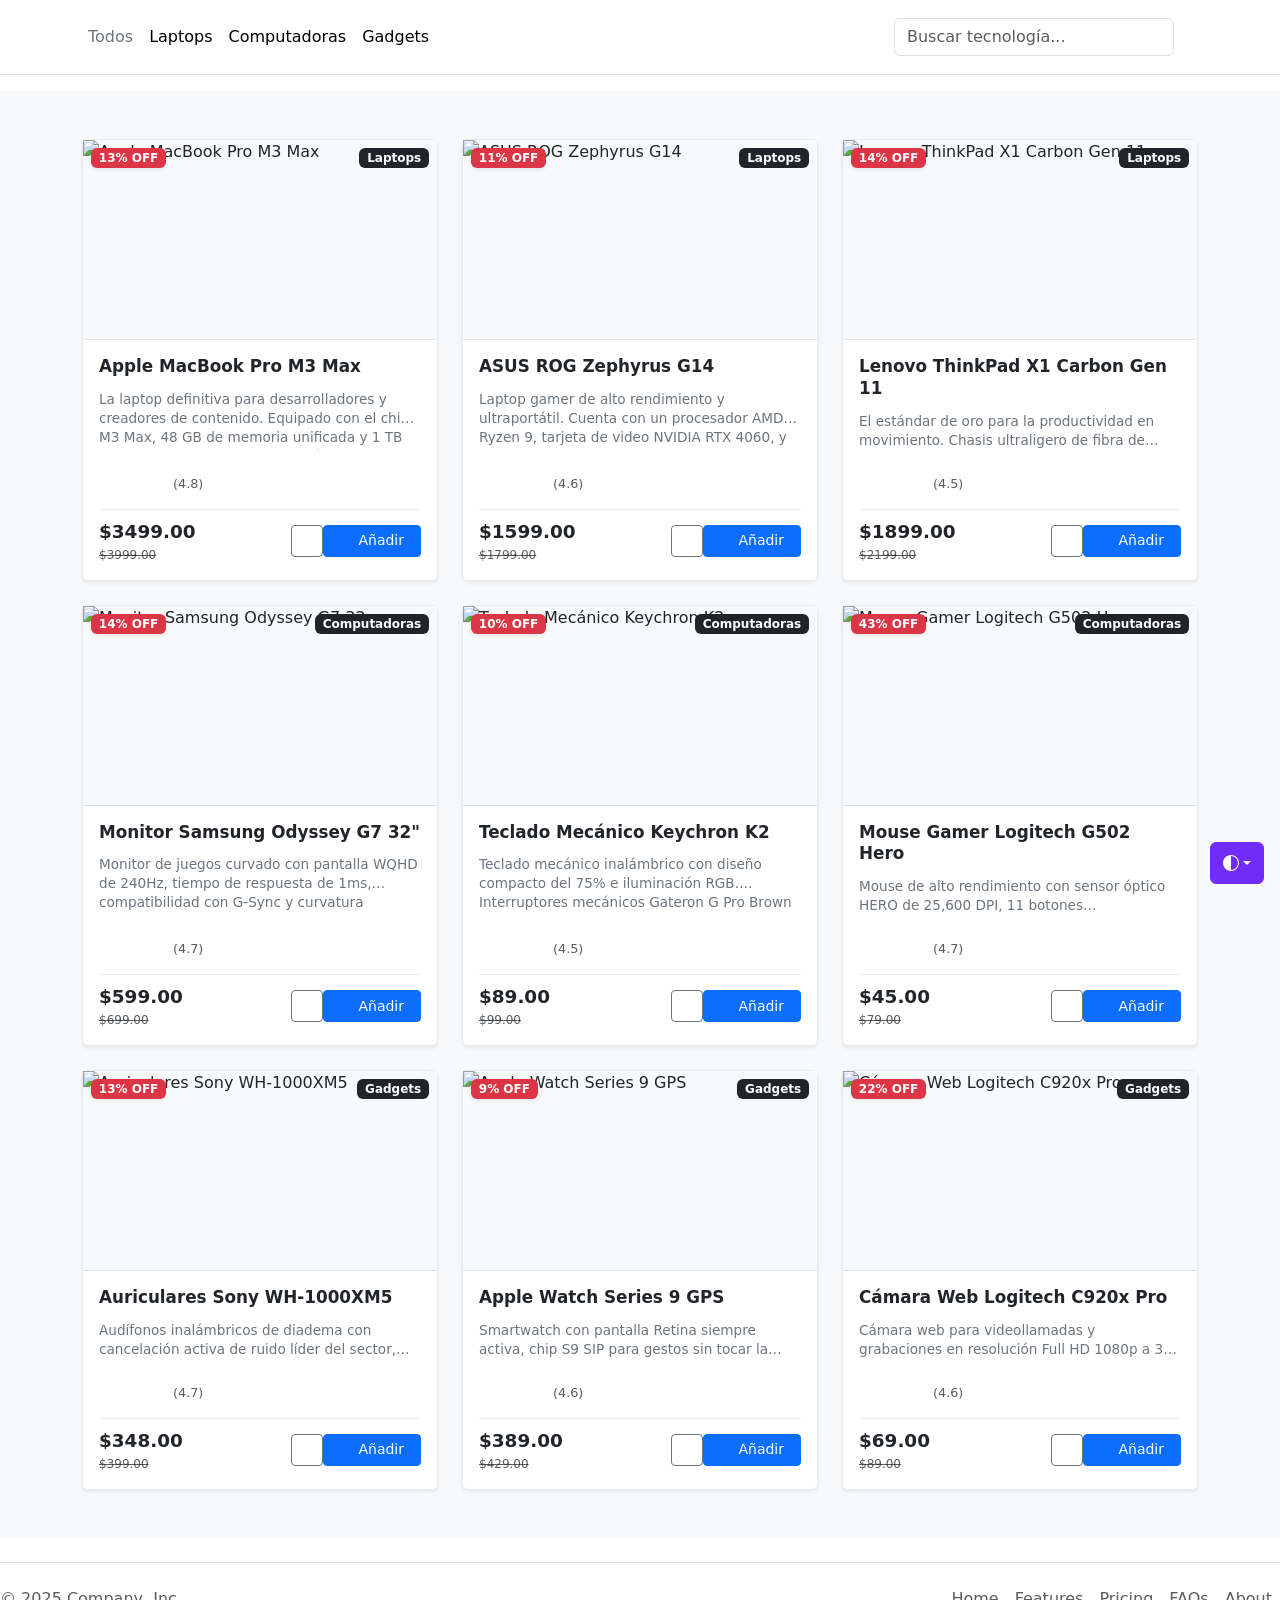
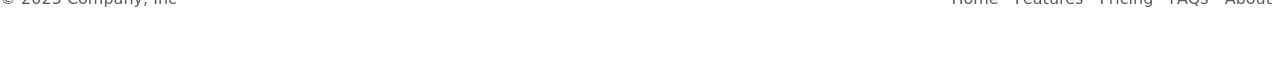
==== commit 68c39273: "Bugs/Menu Se implementó el menú para dispositivos móviles, incorporando una barra de búsqueda que pe" ====
--- a/index.html
+++ b/index.html
@@ -17,9 +17,11 @@
 </head>
 <script src="https://cdn.jsdelivr.net/npm/bootstrap@5.3.8/dist/js/bootstrap.bundle.min.js"
   integrity="sha384-FKyoEForCGlyvwx9Hj09JcYn3nv7wiPVlz7YYwJrWVcXK/BmnVDxM+D2scQbITxI" crossorigin="anonymous"></script>
-
+<script src="../assets/js/color-modes.js"></script>
+<link href="../assets/dist/css/bootstrap.min.css" rel="stylesheet" />
 <meta name="theme-color" content="#712cf9" />
 <link rel="stylesheet" href="./src/css/estilos.css">
+<link rel="stylesheet" href="./src/css/headers.css">
 </head>
 
 <body>
@@ -95,58 +97,49 @@
   </div>
 
   <header class="mb-3 p-3 border-bottom">
-    <div class="container">
-      <div class="d-flex flex-wrap justify-content-lg-start align-items-center justify-content-center">
+    <nav class="container navbar navbar-expand-lg p-0 marketplace-navbar">
+      <div class="d-flex flex-wrap justify-content-lg-start align-items-center justify-content-center w-100">
         <a href="/" class="d-flex align-items-center mb-2 mb-lg-0 text-decoration-none link-body-emphasis">
           <svg class="me-2 bi" width="40" height="32" role="img" aria-label="Bootstrap">
             <use xlink:href="#bootstrap"></use>
           </svg>
         </a>
-        <ul class="justify-content-center me-lg-auto mb-2 mb-md-0 nav col-12 col-lg-auto">
+        <button class="navbar-toggler ms-auto order-2" type="button" data-bs-toggle="collapse"
+          data-bs-target="#marketplace-menu" aria-controls="marketplace-menu" aria-expanded="false"
+          aria-label="Abrir menu">
+          <span class="navbar-toggler-icon"></span>
+        </button>
+        <div class="collapse navbar-collapse order-4 order-lg-0" id="marketplace-menu">
+        <ul id="category-filter" class="justify-content-center me-lg-auto mb-2 mb-md-0 nav col-12 col-lg-auto">
           <li>
-            <a href="#" class="px-2 nav-link link-secondary">Todos</a>
+            <a href="#" data-category="Todos" class="px-2 nav-link link-secondary">Todos</a>
           </li>
           <li>
-            <a href="#" class="px-2 nav-link link-body-emphasis">Laptops</a>
+            <a href="#" data-category="Laptops" class="px-2 nav-link link-body-emphasis">Laptops</a>
           </li>
           <li>
-            <a href="#" class="px-2 nav-link link-body-emphasis">Computadoras</a>
+            <a href="#" data-category="Computadoras" class="px-2 nav-link link-body-emphasis">Computadoras</a>
           </li>
           <li>
-            <a href="#" class="px-2 nav-link link-body-emphasis">Gadgets</a>
+            <a href="#" data-category="Gadgets" class="px-2 nav-link link-body-emphasis">Gadgets</a>
           </li>
         </ul>
         <form class="me-lg-3 mb-3 mb-lg-0 col-12 col-lg-auto" role="search">
           <input type="search" id="search-input" class="form-control" placeholder="Buscar tecnología..."
             aria-label="Search" />
         </form>
+        </div>
         <!-- ========================================== -->
         <!-- SECCIÓN DEL ESTUDIANTE: Botón del Carrito  -->
         <!-- ========================================== -->
         <button id="cart-btn" data-bs-toggle="offcanvas" data-bs-target="#cart-sidebar"
-          class="position-relative d-flex align-items-center me-3 p-2 text-decoration-none btn btn-link link-dark">
+          class="position-relative d-flex align-items-center me-3 p-2 text-decoration-none btn btn-link link-dark order-3 order-lg-0">
           <i data-lucide="shopping-cart" style="width: 24px; height: 24px;"></i>
           <span id="cart-count" class="top-0 position-absolute bg-danger rounded-pill translate-middle start-100 badge"
-            style="font-size: 0.7rem; padding: 0.35em 0.5em; display: flex;">2</span>
-        </button>
-        <!-- FIN DE LA SECCIÓN DEL ESTUDIANTE -->
-        <div class="text-end dropdown">
-          <a href="#" class="d-block text-decoration-none link-body-emphasis dropdown-toggle" data-bs-toggle="dropdown"
-            aria-expanded="false">
-            <img src="https://github.com/mdo.png" alt="mdo" width="32" height="32" class="rounded-circle" />
-          </a>
-          <ul class="text-small dropdown-menu">
-            <li><a class="dropdown-item" href="#">New project...</a></li>
-            <li><a class="dropdown-item" href="#">Settings</a></li>
-            <li><a class="dropdown-item" href="#">Profile</a></li>
-            <li>
-              <hr class="dropdown-divider" />
-            </li>
-            <li><a class="dropdown-item" href="#">Sign out</a></li>
-          </ul>
-        </div>
-      </div>
-    </div>
+            style="font-size: 0.7rem; padding: 0.35em 0.5em; display: none;">0</span>
+        </button>
+      </div>
+    </nav>
   </header>
 
 
@@ -159,140 +152,7 @@
         <!-- SECCIÓN DEL ESTUDIANTE: Grilla de Tarjetas -->
         <!-- ========================================== -->
         <div id="productos-grid" class="row row-cols-1 row-cols-sm-2 row-cols-md-3 g-4">
-          <!-- Producto 1 -->
-          <div class="col">
-            <div class="card h-100 shadow-sm border border-light-subtle bg-body">
-              <div
-                class="position-relative overflow-hidden bg-body-tertiary d-flex align-items-center justify-content-center border-bottom"
-                style="height: 200px;">
-                <img src="https://images.unsplash.com/photo-1517336714731-489689fd1ca8?w=500&auto=format&fit=crop&q=80"
-                  alt="Apple MacBook Pro M3 Max" class="w-100 h-100 object-fit-cover cursor-pointer"
-                  data-bs-toggle="modal" data-bs-target="#product-details-modal">
-                <span class="badge bg-danger position-absolute top-0 start-0 m-2 shadow-sm">13% OFF</span>
-                <span class="badge bg-dark position-absolute top-0 end-0 m-2">Laptops</span>
-              </div>
-              <div class="card-body d-flex flex-column">
-                <h5 class="card-title text-body fw-bold cursor-pointer mb-2" data-bs-toggle="modal"
-                  data-bs-target="#product-details-modal" style="font-size: 1.05rem; line-height: 1.3;">Apple MacBook
-                  Pro M3 Max</h5>
-                <p class="card-text text-secondary mt-1 flex-grow-1"
-                  style="font-size: 0.85rem; display: -webkit-box; -webkit-line-clamp: 2; -webkit-box-orient: vertical; overflow: hidden; line-height: 1.4;">
-                  La laptop definitiva para desarrolladores y creadores de contenido. Equipado con el chip M3 Max...</p>
-                <div class="d-flex align-items-center mt-2 mb-3 gap-1">
-                  <span class="text-warning d-flex">
-                    <i data-lucide="star" style="width: 14px; height: 14px; fill: currentColor;"></i>
-                    <i data-lucide="star" style="width: 14px; height: 14px; fill: currentColor;"></i>
-                    <i data-lucide="star" style="width: 14px; height: 14px; fill: currentColor;"></i>
-                    <i data-lucide="star" style="width: 14px; height: 14px; fill: currentColor;"></i>
-                    <i data-lucide="star-half" style="width: 14px; height: 14px; fill: currentColor;"></i>
-                  </span>
-                  <span class="text-muted" style="font-size: 0.8rem;">(4.8)</span>
-                </div>
-                <div
-                  class="d-flex align-items-center justify-content-between mt-auto pt-2 border-top border-light-subtle">
-                  <div class="d-flex flex-column">
-                    <span class="text-body fw-bold" style="font-size: 1.15rem;">$3499.00</span>
-                    <small class="text-muted text-decoration-line-through" style="font-size: 0.75rem;">$3999.00</small>
-                  </div>
-                  <div class="d-flex gap-1.5">
-                    <button class="btn btn-sm btn-primary d-flex align-items-center gap-1 px-3"
-                      data-bs-toggle="offcanvas" data-bs-target="#cart-sidebar">
-                      <i data-lucide="shopping-cart" style="width: 14px; height: 14px;"></i>
-                      <span>Añadir</span>
-                    </button>
-                  </div>
-                </div>
-              </div>
-            </div>
-          </div>
-          <!-- Producto 2 -->
-          <div class="col">
-            <div class="card h-100 shadow-sm border border-light-subtle bg-body">
-              <div
-                class="position-relative overflow-hidden bg-body-tertiary d-flex align-items-center justify-content-center border-bottom"
-                style="height: 200px;">
-                <img src="https://images.unsplash.com/photo-1618384887929-16ec33fab9ef?w=500&auto=format&fit=crop&q=80"
-                  alt="Teclado Mecánico Keychron K2" class="w-100 h-100 object-fit-cover cursor-pointer">
-                <span class="badge bg-danger position-absolute top-0 start-0 m-2 shadow-sm">10% OFF</span>
-                <span class="badge bg-dark position-absolute top-0 end-0 m-2">Computadoras</span>
-              </div>
-              <div class="card-body d-flex flex-column">
-                <h5 class="card-title text-body fw-bold cursor-pointer mb-2"
-                  style="font-size: 1.05rem; line-height: 1.3;">Teclado Mecánico Keychron K2</h5>
-                <p class="card-text text-secondary mt-1 flex-grow-1"
-                  style="font-size: 0.85rem; display: -webkit-box; -webkit-line-clamp: 2; -webkit-box-orient: vertical; overflow: hidden; line-height: 1.4;">
-                  Teclado mecánico inalámbrico con diseño compacto del 75% e iluminación RGB.</p>
-                <div class="d-flex align-items-center mt-2 mb-3 gap-1">
-                  <span class="text-warning d-flex">
-                    <i data-lucide="star" style="width: 14px; height: 14px; fill: currentColor;"></i>
-                    <i data-lucide="star" style="width: 14px; height: 14px; fill: currentColor;"></i>
-                    <i data-lucide="star" style="width: 14px; height: 14px; fill: currentColor;"></i>
-                    <i data-lucide="star" style="width: 14px; height: 14px; fill: currentColor;"></i>
-                    <i data-lucide="star-half" style="width: 14px; height: 14px; fill: currentColor;"></i>
-                  </span>
-                  <span class="text-muted" style="font-size: 0.8rem;">(4.5)</span>
-                </div>
-                <div
-                  class="d-flex align-items-center justify-content-between mt-auto pt-2 border-top border-light-subtle">
-                  <div class="d-flex flex-column">
-                    <span class="text-body fw-bold" style="font-size: 1.15rem;">$89.00</span>
-                    <small class="text-muted text-decoration-line-through" style="font-size: 0.75rem;">$99.00</small>
-                  </div>
-                  <div class="d-flex gap-1.5">
-                    <button class="btn btn-sm btn-primary d-flex align-items-center gap-1 px-3"
-                      data-bs-toggle="offcanvas" data-bs-target="#cart-sidebar">
-                      <i data-lucide="shopping-cart" style="width: 14px; height: 14px;"></i>
-                      <span>Añadir</span>
-                    </button>
-                  </div>
-                </div>
-              </div>
-            </div>
-          </div>
-          <!-- Producto 3 -->
-          <div class="col">
-            <div class="card h-100 shadow-sm border border-light-subtle bg-body">
-              <div
-                class="position-relative overflow-hidden bg-body-tertiary d-flex align-items-center justify-content-center border-bottom"
-                style="height: 200px;">
-                <img src="https://images.unsplash.com/photo-1505740420928-5e560c06d30e?w=500&auto=format&fit=crop&q=80"
-                  alt="Auriculares Sony WH-1000XM5" class="w-100 h-100 object-fit-cover cursor-pointer">
-                <span class="badge bg-danger position-absolute top-0 start-0 m-2 shadow-sm">13% OFF</span>
-                <span class="badge bg-dark position-absolute top-0 end-0 m-2">Gadgets</span>
-              </div>
-              <div class="card-body d-flex flex-column">
-                <h5 class="card-title text-body fw-bold cursor-pointer mb-2"
-                  style="font-size: 1.05rem; line-height: 1.3;">Auriculares Sony WH-1000XM5</h5>
-                <p class="card-text text-secondary mt-1 flex-grow-1"
-                  style="font-size: 0.85rem; display: -webkit-box; -webkit-line-clamp: 2; -webkit-box-orient: vertical; overflow: hidden; line-height: 1.4;">
-                  Audífonos inalámbricos de diadema con cancelación activa de ruido líder del sector.</p>
-                <div class="d-flex align-items-center mt-2 mb-3 gap-1">
-                  <span class="text-warning d-flex">
-                    <i data-lucide="star" style="width: 14px; height: 14px; fill: currentColor;"></i>
-                    <i data-lucide="star" style="width: 14px; height: 14px; fill: currentColor;"></i>
-                    <i data-lucide="star" style="width: 14px; height: 14px; fill: currentColor;"></i>
-                    <i data-lucide="star" style="width: 14px; height: 14px; fill: currentColor;"></i>
-                    <i data-lucide="star-half" style="width: 14px; height: 14px; fill: currentColor;"></i>
-                  </span>
-                  <span class="text-muted" style="font-size: 0.8rem;">(4.7)</span>
-                </div>
-                <div
-                  class="d-flex align-items-center justify-content-between mt-auto pt-2 border-top border-light-subtle">
-                  <div class="d-flex flex-column">
-                    <span class="text-body fw-bold" style="font-size: 1.15rem;">$348.00</span>
-                    <small class="text-muted text-decoration-line-through" style="font-size: 0.75rem;">$399.00</small>
-                  </div>
-                  <div class="d-flex gap-1.5">
-                    <button class="btn btn-sm btn-primary d-flex align-items-center gap-1 px-3"
-                      data-bs-toggle="offcanvas" data-bs-target="#cart-sidebar">
-                      <i data-lucide="shopping-cart" style="width: 14px; height: 14px;"></i>
-                      <span>Añadir</span>
-                    </button>
-                  </div>
-                </div>
-              </div>
-            </div>
-          </div>
+          <!-- Las tarjetas de productos de tecnología se inyectarán dinámicamente aquí usando Bootstrap 5 -->
         </div>
         <!-- FIN DE LA SECCIÓN DEL ESTUDIANTE -->
       </div>
@@ -332,6 +192,7 @@
   <!-- SECCIÓN DEL ESTUDIANTE: Componentes del Carrito y Modal (PÁGINA 1) -->
   <!-- ============================================================== -->
 
+  <!-- Carrito de Compras Lateral (Bootstrap Offcanvas) -->
   <div class="offcanvas offcanvas-end" tabindex="-1" id="cart-sidebar" aria-labelledby="cart-sidebar-label"
     style="width: 400px; max-width: 100vw;">
     <div class="border-bottom offcanvas-header">
@@ -342,66 +203,17 @@
     </div>
     <div class="d-flex flex-column justify-content-between p-3 offcanvas-body">
       <div id="cart-items-container" class="flex-grow-1 overflow-y-auto" style="max-height: calc(100vh - 250px);">
-        <!-- Item 1 estático -->
-        <div
-          class="d-flex align-items-center gap-2 p-2 bg-body-secondary rounded-3 mb-2 border border-secondary-subtle">
-          <img src="https://images.unsplash.com/photo-1517336714731-489689fd1ca8?w=500&auto=format&fit=crop&q=80"
-            alt="Apple MacBook Pro M3 Max" class="rounded object-fit-cover bg-body"
-            style="width: 45px; height: 45px; flex-shrink: 0;">
-          <div class="flex-grow-1" style="min-width: 0;">
-            <h6 class="text-body fw-bold mb-0 text-truncate" style="font-size: 0.85rem;"
-              title="Apple MacBook Pro M3 Max">Apple MacBook Pro...</h6>
-            <small class="text-secondary">$3499.00</small>
-          </div>
-          <div class="d-flex flex-column align-items-end gap-1.5" style="flex-shrink: 0;">
-            <div class="input-group input-group-sm" style="width: 85px;">
-              <button class="btn btn-outline-secondary px-2 py-0" style="font-size: 0.7rem;">-</button>
-              <span class="input-group-text bg-body px-1 py-0 text-body fw-semibold justify-content-center"
-                style="font-size: 0.75rem; flex-grow: 1; min-width: 25px;">1</span>
-              <button class="btn btn-outline-secondary px-2 py-0" style="font-size: 0.7rem;">+</button>
-            </div>
-            <button class="btn btn-link text-danger p-0 border-0 text-decoration-none d-flex align-items-center gap-0.5"
-              style="font-size: 0.7rem;">
-              <i data-lucide="trash-2" style="width: 10px; height: 10px;"></i>
-              <span>Quitar</span>
-            </button>
-          </div>
-        </div>
-
-        <div
-          class="d-flex align-items-center gap-2 p-2 bg-body-secondary rounded-3 mb-2 border border-secondary-subtle">
-          <img src="https://images.unsplash.com/photo-1618384887929-16ec33fab9ef?w=500&auto=format&fit=crop&q=80"
-            alt="Teclado Mecánico Keychron K2" class="rounded object-fit-cover bg-body"
-            style="width: 45px; height: 45px; flex-shrink: 0;">
-          <div class="flex-grow-1" style="min-width: 0;">
-            <h6 class="text-body fw-bold mb-0 text-truncate" style="font-size: 0.85rem;"
-              title="Teclado Mecánico Keychron K2">Teclado Mecánico...</h6>
-            <small class="text-secondary">$89.00</small>
-          </div>
-          <div class="d-flex flex-column align-items-end gap-1.5" style="flex-shrink: 0;">
-            <div class="input-group input-group-sm" style="width: 85px;">
-              <button class="btn btn-outline-secondary px-2 py-0" style="font-size: 0.7rem;">-</button>
-              <span class="input-group-text bg-body px-1 py-0 text-body fw-semibold justify-content-center"
-                style="font-size: 0.75rem; flex-grow: 1; min-width: 25px;">1</span>
-              <button class="btn btn-outline-secondary px-2 py-0" style="font-size: 0.7rem;">+</button>
-            </div>
-            <button class="btn btn-link text-danger p-0 border-0 text-decoration-none d-flex align-items-center gap-0.5"
-              style="font-size: 0.7rem;">
-              <i data-lucide="trash-2" style="width: 10px; height: 10px;"></i>
-              <span>Quitar</span>
-            </button>
-          </div>
-        </div>
+        <!-- Se inyectan dinámicamente con tienda.js -->
       </div>
       <div class="bg-body mt-auto pt-3 border-top">
         <div class="d-flex align-items-center justify-content-between mb-2 text-body fw-bold">
           <span>Subtotal</span>
-          <span id="cart-subtotal" style="font-size: 1.15rem;">$3588.00</span>
-        </div>
-        <p class="text-muted" style="font-size: 0.75rem;">Los costos de envío e impuestos se calculan al finalizar la
-          compra.</p>
+          <span id="cart-subtotal" style="font-size: 1.15rem;">$0.00</span>
+        </div>
+        <p class="text-muted" style="font-size: 0.75rem;">Los costos de envío e impuestos se calculan al finalizar la compra.</p>
         <div class="mt-3">
-          <a id="cart-checkout-btn" href="./factura.html" class="py-2.5 w-100 btn btn-primary fw-bold">
+          <a id="cart-checkout-btn" href="./factura.html" class="py-2.5 w-100 btn btn-primary fw-bold disabled"
+            aria-disabled="true">
             Finalizar Compra
           </a>
         </div>
@@ -415,6 +227,7 @@
     </div>
   </div>
 
+  <!-- Modal de Detalles de Producto (Bootstrap Modal) -->
   <div class="modal fade" id="product-details-modal" tabindex="-1" aria-labelledby="product-details-modal-label"
     aria-hidden="true">
     <div class="modal-dialog modal-dialog-centered modal-lg">
@@ -443,8 +256,7 @@
                 <p id="modal-product-desc" class="text-secondary" style="font-size: 0.88rem; line-height: 1.5;"></p>
                 <div class="bg-light mt-3 p-3 rounded">
                   <span class="d-block mb-1 text-dark fw-bold" style="font-size: 0.8rem;">Información de Envío:</span>
-                  <span class="text-muted" style="font-size: 0.75rem;">Envío rápido mediante Amazon Prime disponible.
-                    Compra protegida por garantía del fabricante.</span>
+                  <span class="text-muted" style="font-size: 0.75rem;">Envío rápido mediante Amazon Prime disponible. Compra protegida por garantía del fabricante.</span>
                 </div>
               </div>
               <div class="d-flex align-items-center justify-content-between mt-4 pt-3 border-top">
@@ -472,6 +284,26 @@
     </div>
   </div>
 
+  <div class="modal fade" id="remove-item-modal" tabindex="-1" aria-labelledby="remove-item-modal-label"
+    aria-hidden="true">
+    <div class="modal-dialog modal-dialog-centered">
+      <div class="modal-content">
+        <div class="modal-header">
+          <h5 class="modal-title" id="remove-item-modal-label">Eliminar producto</h5>
+          <button type="button" class="btn-close" data-bs-dismiss="modal" aria-label="Close"></button>
+        </div>
+        <div class="modal-body">
+          <p class="mb-0">Quieres eliminar <strong id="remove-item-name">este producto</strong> del carrito?</p>
+        </div>
+        <div class="modal-footer">
+          <button type="button" class="btn btn-outline-secondary" data-bs-dismiss="modal">No</button>
+          <button type="button" id="confirm-remove-item" class="btn btn-danger">Si, eliminar</button>
+        </div>
+      </div>
+    </div>
+  </div>
+
+  <!-- Script para la funcionalidad del selector de tema claro / oscuro de Bootstrap 5 -->
   <script>
     document.addEventListener("DOMContentLoaded", () => {
       const getStoredTheme = () => localStorage.getItem('theme');
@@ -498,7 +330,7 @@
 
       const showActiveTheme = (theme) => {
         const btnToActive = document.querySelector(`[data-bs-theme-value="${theme}"]`);
-
+        
         document.querySelectorAll('[data-bs-theme-value]').forEach(element => {
           element.classList.remove('active');
           element.setAttribute('aria-pressed', 'false');
@@ -530,17 +362,13 @@
     });
   </script>
 
-  <script>
-    document.addEventListener("DOMContentLoaded", () => {
-      if (window.lucide) {
-        lucide.createIcons();
-      }
-    });
-  </script>
-
-
+  <!-- Enlace al JS de la Tienda -->
+  <script src="./src/js/tienda.js"></script>
+
+  <!-- FIN DE LA SECCIÓN DEL ESTUDIANTE -->
+
+  <script src="../assets/dist/js/bootstrap.bundle.min.js" class="astro-vvvwv3sm"></script>
 </body>
-
 </html>
 
-</html>+</html>
--- a/src/css/estilos.css
+++ b/src/css/estilos.css
@@ -1,4 +1,4 @@
- .bd-placeholder-img {
+.bd-placeholder-img {
         font-size: 1.125rem;
         text-anchor: middle;
         -webkit-user-select: none;
@@ -71,19 +71,59 @@
         display: block !important;
       }
 
-/* De headers.css */
-.form-control-dark {
-  border-color: var(--bs-gray);
-}
-.form-control-dark:focus {
-  border-color: #fff;
-  box-shadow: 0 0 0 .25rem rgba(255, 255, 255, .25);
-}
+      #cart-btn {
+        color: var(--bs-body-color) !important;
+        transition: color .2s ease, transform .2s ease, background-color .2s ease;
+      }
 
-.text-small {
-  font-size: 85%;
-}
+      [data-bs-theme="dark"] #cart-btn {
+        color: #fff !important;
+      }
 
-.dropdown-toggle:not(:focus) {
-  outline: 0;
-}+      #cart-btn.cart-added {
+        color: var(--bs-success) !important;
+        transform: scale(1.08);
+      }
+
+      header .marketplace-navbar {
+        max-width: 1320px;
+        width: calc(100% - 2rem);
+      }
+
+      #marketplace-menu {
+        min-width: 0;
+      }
+
+      @media (min-width: 992px) {
+        #marketplace-menu {
+          flex: 1 1 auto;
+        }
+
+        #category-filter {
+          flex-wrap: nowrap;
+        }
+
+        header form[role="search"] {
+          width: min(280px, 24vw);
+        }
+      }
+
+      @media (max-width: 991.98px) {
+        #marketplace-menu {
+          flex-basis: 100%;
+          margin-top: .75rem;
+          padding-top: .75rem;
+          border-top: 1px solid var(--bs-border-color);
+        }
+
+        #category-filter {
+          flex-direction: column;
+          align-items: stretch;
+          gap: .25rem;
+        }
+
+        #category-filter .nav-link {
+          border-radius: .375rem;
+          padding: .65rem .75rem !important;
+        }
+      }
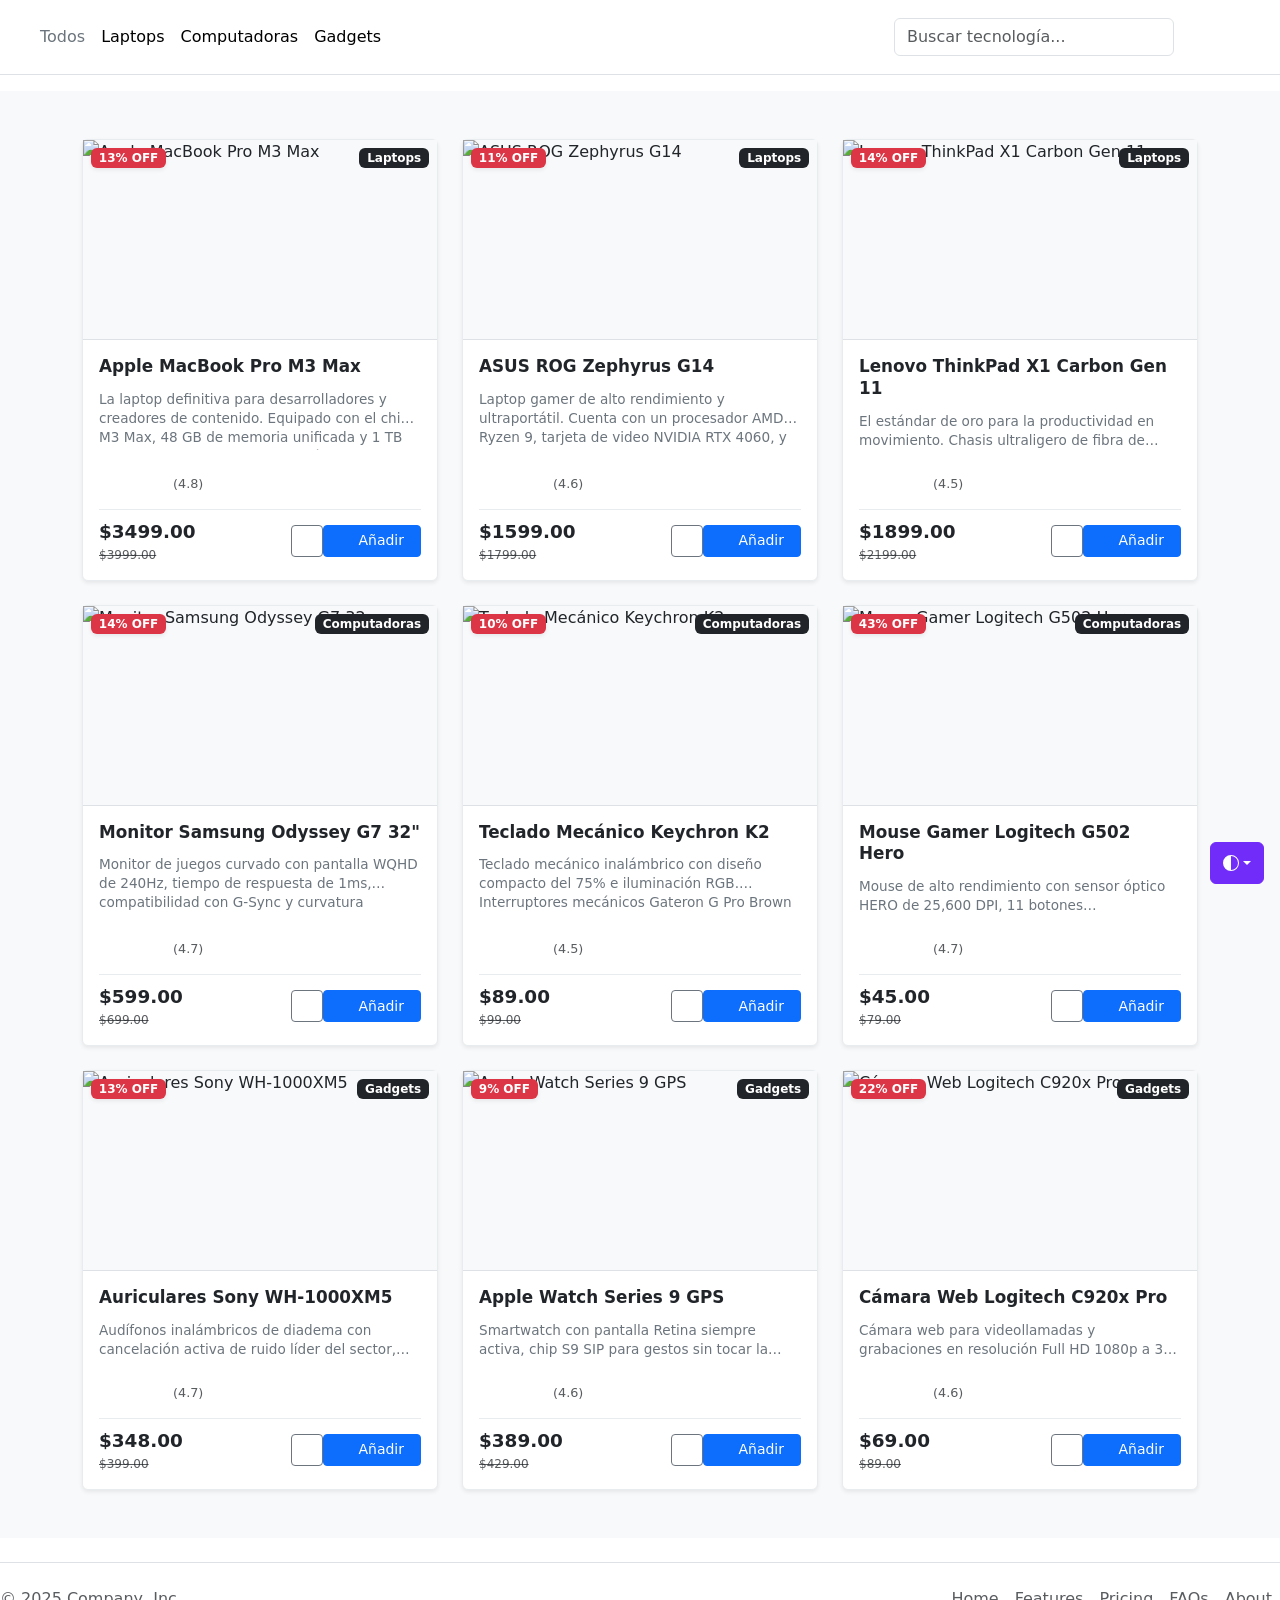
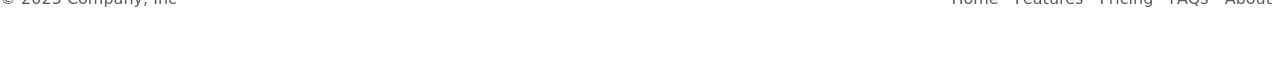
==== commit cd29ac30: "cambio menu en telefonos" ====
--- a/index.html
+++ b/index.html
@@ -98,36 +98,31 @@
 
   <header class="mb-3 p-3 border-bottom">
     <nav class="container navbar navbar-expand-lg p-0 marketplace-navbar">
-      <div class="d-flex flex-wrap justify-content-lg-start align-items-center justify-content-center w-100">
-        <a href="/" class="d-flex align-items-center mb-2 mb-lg-0 text-decoration-none link-body-emphasis">
-          <svg class="me-2 bi" width="40" height="32" role="img" aria-label="Bootstrap">
-            <use xlink:href="#bootstrap"></use>
-          </svg>
-        </a>
-        <button class="navbar-toggler ms-auto order-2" type="button" data-bs-toggle="collapse"
-          data-bs-target="#marketplace-menu" aria-controls="marketplace-menu" aria-expanded="false"
-          aria-label="Abrir menu">
+      <div class="d-flex flex-wrap justify-content-lg-start align-items-center justify-content-between w-100">
+
+        <button class="navbar-toggler" type="button" data-bs-toggle="collapse" data-bs-target="#marketplace-menu"
+          aria-controls="marketplace-menu" aria-expanded="false" aria-label="Abrir menu">
           <span class="navbar-toggler-icon"></span>
         </button>
         <div class="collapse navbar-collapse order-4 order-lg-0" id="marketplace-menu">
-        <ul id="category-filter" class="justify-content-center me-lg-auto mb-2 mb-md-0 nav col-12 col-lg-auto">
-          <li>
-            <a href="#" data-category="Todos" class="px-2 nav-link link-secondary">Todos</a>
-          </li>
-          <li>
-            <a href="#" data-category="Laptops" class="px-2 nav-link link-body-emphasis">Laptops</a>
-          </li>
-          <li>
-            <a href="#" data-category="Computadoras" class="px-2 nav-link link-body-emphasis">Computadoras</a>
-          </li>
-          <li>
-            <a href="#" data-category="Gadgets" class="px-2 nav-link link-body-emphasis">Gadgets</a>
-          </li>
-        </ul>
-        <form class="me-lg-3 mb-3 mb-lg-0 col-12 col-lg-auto" role="search">
-          <input type="search" id="search-input" class="form-control" placeholder="Buscar tecnología..."
-            aria-label="Search" />
-        </form>
+          <ul id="category-filter" class="justify-content-center me-lg-auto mb-2 mb-md-0 nav col-12 col-lg-auto">
+            <li>
+              <a href="#" data-category="Todos" class="px-2 nav-link link-secondary">Todos</a>
+            </li>
+            <li>
+              <a href="#" data-category="Laptops" class="px-2 nav-link link-body-emphasis">Laptops</a>
+            </li>
+            <li>
+              <a href="#" data-category="Computadoras" class="px-2 nav-link link-body-emphasis">Computadoras</a>
+            </li>
+            <li>
+              <a href="#" data-category="Gadgets" class="px-2 nav-link link-body-emphasis">Gadgets</a>
+            </li>
+          </ul>
+          <form class="me-lg-3 mb-3 mb-lg-0 col-12 col-lg-auto" role="search">
+            <input type="search" id="search-input" class="form-control" placeholder="Buscar tecnología..."
+              aria-label="Search" />
+          </form>
         </div>
         <!-- ========================================== -->
         <!-- SECCIÓN DEL ESTUDIANTE: Botón del Carrito  -->
@@ -210,7 +205,8 @@
           <span>Subtotal</span>
           <span id="cart-subtotal" style="font-size: 1.15rem;">$0.00</span>
         </div>
-        <p class="text-muted" style="font-size: 0.75rem;">Los costos de envío e impuestos se calculan al finalizar la compra.</p>
+        <p class="text-muted" style="font-size: 0.75rem;">Los costos de envío e impuestos se calculan al finalizar la
+          compra.</p>
         <div class="mt-3">
           <a id="cart-checkout-btn" href="./factura.html" class="py-2.5 w-100 btn btn-primary fw-bold disabled"
             aria-disabled="true">
@@ -256,7 +252,8 @@
                 <p id="modal-product-desc" class="text-secondary" style="font-size: 0.88rem; line-height: 1.5;"></p>
                 <div class="bg-light mt-3 p-3 rounded">
                   <span class="d-block mb-1 text-dark fw-bold" style="font-size: 0.8rem;">Información de Envío:</span>
-                  <span class="text-muted" style="font-size: 0.75rem;">Envío rápido mediante Amazon Prime disponible. Compra protegida por garantía del fabricante.</span>
+                  <span class="text-muted" style="font-size: 0.75rem;">Envío rápido mediante Amazon Prime disponible.
+                    Compra protegida por garantía del fabricante.</span>
                 </div>
               </div>
               <div class="d-flex align-items-center justify-content-between mt-4 pt-3 border-top">
@@ -330,7 +327,7 @@
 
       const showActiveTheme = (theme) => {
         const btnToActive = document.querySelector(`[data-bs-theme-value="${theme}"]`);
-        
+
         document.querySelectorAll('[data-bs-theme-value]').forEach(element => {
           element.classList.remove('active');
           element.setAttribute('aria-pressed', 'false');
@@ -369,6 +366,7 @@
 
   <script src="../assets/dist/js/bootstrap.bundle.min.js" class="astro-vvvwv3sm"></script>
 </body>
+
 </html>
 
-</html>
+</html>
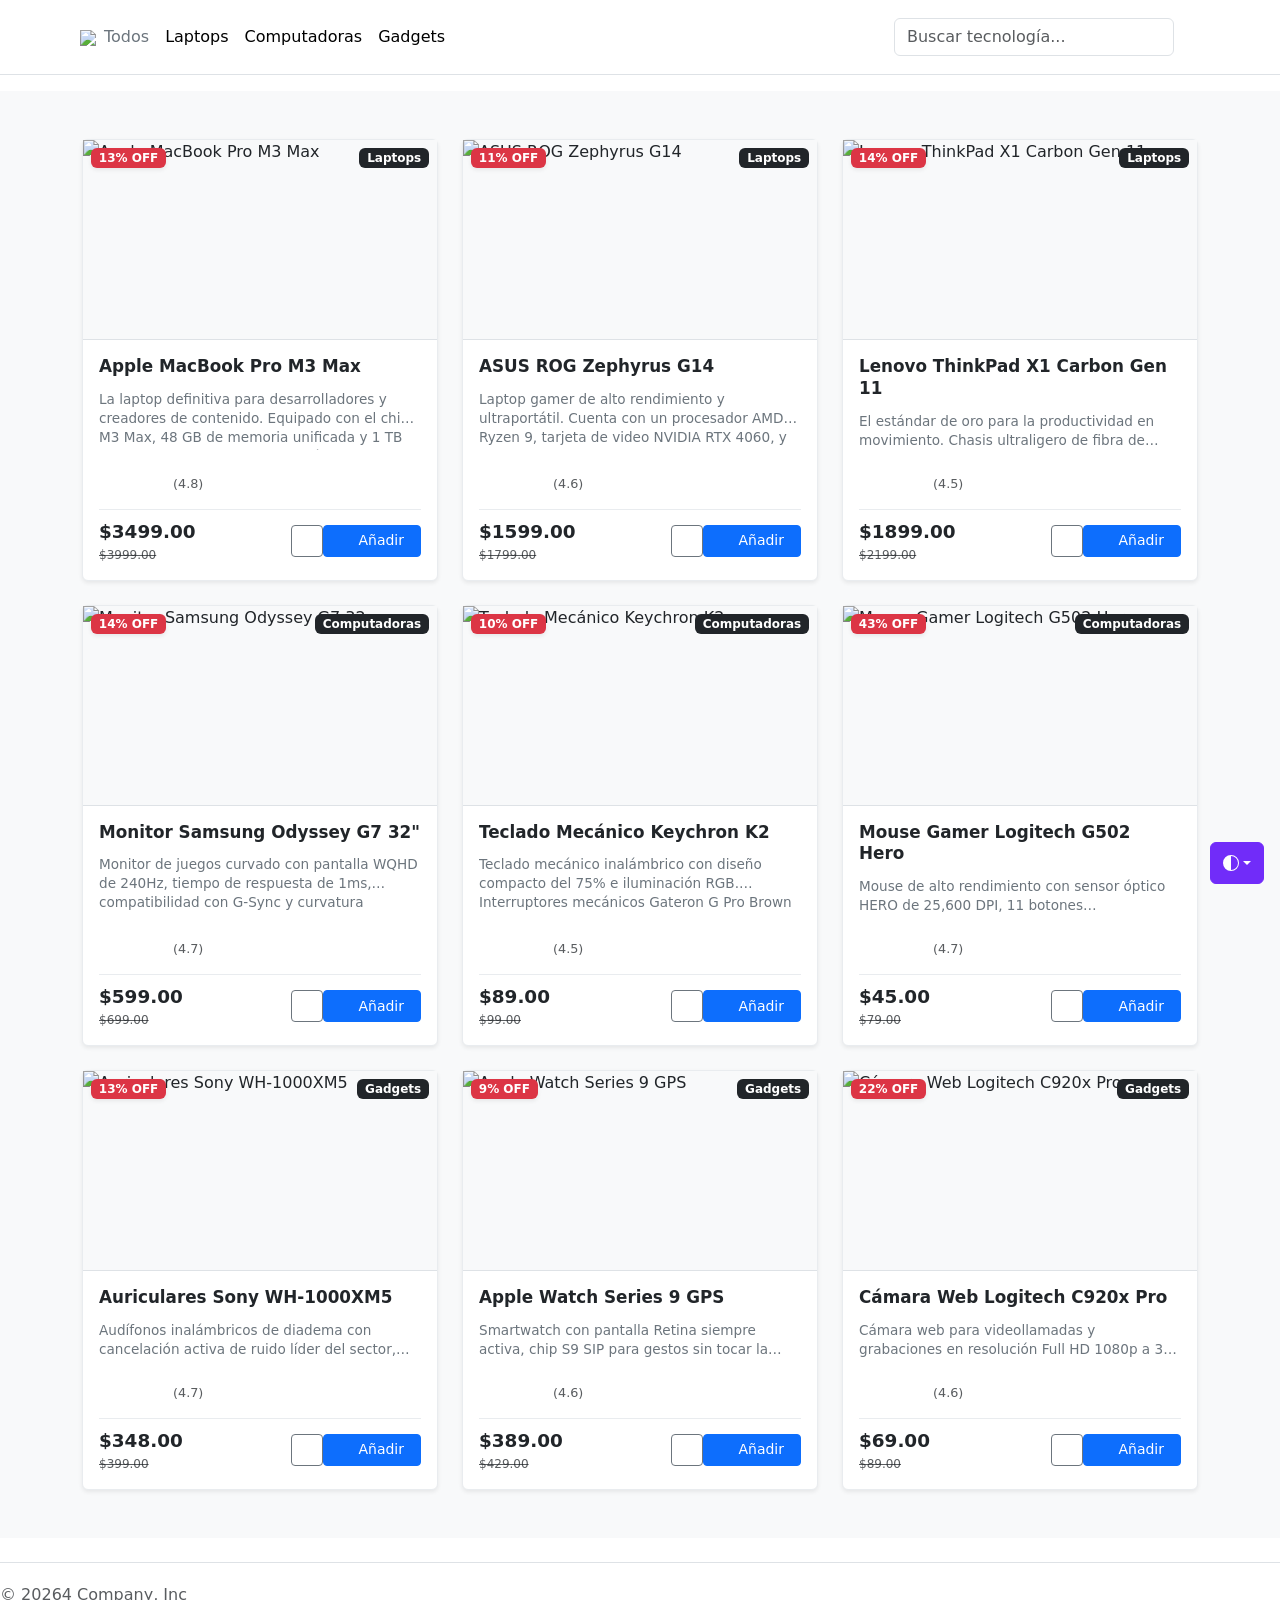
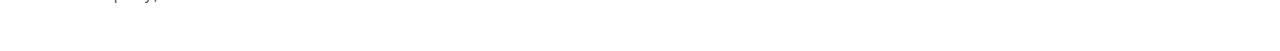
==== commit e553ae94: "Logo Se puso el logo" ====
--- a/index.html
+++ b/index.html
@@ -9,6 +9,7 @@
   <meta name="generator" content="Astro v5.13.2" />
   <title>Marketplace</title>
   <link rel="canonical" href="https://getbootstrap.com/docs/5.3/examples/album/" />
+  <link rel="icon" href="Imagenes/Logo.png">
   <link href="https://cdn.jsdelivr.net/npm/bootstrap@5.3.8/dist/css/bootstrap.min.css" rel="stylesheet"
     integrity="sha384-sRIl4kxILFvY47J16cr9ZwB07vP4J8+LH7qKQnuqkuIAvNWLzeN8tE5YBujZqJLB" crossorigin="anonymous">
 
@@ -98,31 +99,39 @@
 
   <header class="mb-3 p-3 border-bottom">
     <nav class="container navbar navbar-expand-lg p-0 marketplace-navbar">
-      <div class="d-flex flex-wrap justify-content-lg-start align-items-center justify-content-between w-100">
-
-        <button class="navbar-toggler" type="button" data-bs-toggle="collapse" data-bs-target="#marketplace-menu"
-          aria-controls="marketplace-menu" aria-expanded="false" aria-label="Abrir menu">
+      <div class="d-flex flex-wrap justify-content-lg-start align-items-center justify-content-center w-100">
+        <a href="/" class="d-flex align-items-center mb-2 mb-lg-0 text-decoration-none link-body-emphasis">
+          <svg class="me-2 bi" width="40" height="32" role="img" aria-label="Bootstrap">
+            <use xlink:href="#bootstrap"></use>
+          </svg>
+        </a>
+        <button class="navbar-toggler ms-auto order-2" type="button" data-bs-toggle="collapse"
+          data-bs-target="#marketplace-menu" aria-controls="marketplace-menu" aria-expanded="false"
+          aria-label="Abrir menu">
           <span class="navbar-toggler-icon"></span>
         </button>
+        <div>
+          <img src="Imagenes/Logo.png" class="img-fluid" style="height: 55px;">
+        </div>
         <div class="collapse navbar-collapse order-4 order-lg-0" id="marketplace-menu">
-          <ul id="category-filter" class="justify-content-center me-lg-auto mb-2 mb-md-0 nav col-12 col-lg-auto">
-            <li>
-              <a href="#" data-category="Todos" class="px-2 nav-link link-secondary">Todos</a>
-            </li>
-            <li>
-              <a href="#" data-category="Laptops" class="px-2 nav-link link-body-emphasis">Laptops</a>
-            </li>
-            <li>
-              <a href="#" data-category="Computadoras" class="px-2 nav-link link-body-emphasis">Computadoras</a>
-            </li>
-            <li>
-              <a href="#" data-category="Gadgets" class="px-2 nav-link link-body-emphasis">Gadgets</a>
-            </li>
-          </ul>
-          <form class="me-lg-3 mb-3 mb-lg-0 col-12 col-lg-auto" role="search">
-            <input type="search" id="search-input" class="form-control" placeholder="Buscar tecnología..."
-              aria-label="Search" />
-          </form>
+        <ul id="category-filter" class="justify-content-center me-lg-auto mb-2 mb-md-0 nav col-12 col-lg-auto">
+          <li>
+            <a href="#" data-category="Todos" class="px-2 nav-link link-secondary">Todos</a>
+          </li>
+          <li>
+            <a href="#" data-category="Laptops" class="px-2 nav-link link-body-emphasis">Laptops</a>
+          </li>
+          <li>
+            <a href="#" data-category="Computadoras" class="px-2 nav-link link-body-emphasis">Computadoras</a>
+          </li>
+          <li>
+            <a href="#" data-category="Gadgets" class="px-2 nav-link link-body-emphasis">Gadgets</a>
+          </li>
+        </ul>
+        <form class="me-lg-3 mb-3 mb-lg-0 col-12 col-lg-auto" role="search">
+          <input type="search" id="search-input" class="form-control" placeholder="Buscar tecnología..."
+            aria-label="Search" />
+        </form>
         </div>
         <!-- ========================================== -->
         <!-- SECCIÓN DEL ESTUDIANTE: Botón del Carrito  -->
@@ -155,7 +164,7 @@
   </main>
   <footer class="d-flex flex-wrap align-items-center justify-content-between my-4 py-3 border-top">
     <p class="mb-0 text-body-secondary col-md-4">
-      &copy; 2025 Company, Inc
+      &copy; 20264 Company, Inc
     </p>
     <a href="/"
       class="d-flex align-items-center justify-content-center me-md-auto mb-3 mb-md-0 text-decoration-none col-md-4 link-body-emphasis"
@@ -164,23 +173,6 @@
         <use xlink:href="#bootstrap"></use>
       </svg>
     </a>
-    <ul class="justify-content-end nav col-md-4">
-      <li class="nav-item">
-        <a href="#" class="px-2 text-body-secondary nav-link">Home</a>
-      </li>
-      <li class="nav-item">
-        <a href="#" class="px-2 text-body-secondary nav-link">Features</a>
-      </li>
-      <li class="nav-item">
-        <a href="#" class="px-2 text-body-secondary nav-link">Pricing</a>
-      </li>
-      <li class="nav-item">
-        <a href="#" class="px-2 text-body-secondary nav-link">FAQs</a>
-      </li>
-      <li class="nav-item">
-        <a href="#" class="px-2 text-body-secondary nav-link">About</a>
-      </li>
-    </ul>
   </footer>
 
   <!-- ============================================================== -->
@@ -205,8 +197,7 @@
           <span>Subtotal</span>
           <span id="cart-subtotal" style="font-size: 1.15rem;">$0.00</span>
         </div>
-        <p class="text-muted" style="font-size: 0.75rem;">Los costos de envío e impuestos se calculan al finalizar la
-          compra.</p>
+        <p class="text-muted" style="font-size: 0.75rem;">Los costos de envío e impuestos se calculan al finalizar la compra.</p>
         <div class="mt-3">
           <a id="cart-checkout-btn" href="./factura.html" class="py-2.5 w-100 btn btn-primary fw-bold disabled"
             aria-disabled="true">
@@ -252,8 +243,7 @@
                 <p id="modal-product-desc" class="text-secondary" style="font-size: 0.88rem; line-height: 1.5;"></p>
                 <div class="bg-light mt-3 p-3 rounded">
                   <span class="d-block mb-1 text-dark fw-bold" style="font-size: 0.8rem;">Información de Envío:</span>
-                  <span class="text-muted" style="font-size: 0.75rem;">Envío rápido mediante Amazon Prime disponible.
-                    Compra protegida por garantía del fabricante.</span>
+                  <span class="text-muted" style="font-size: 0.75rem;">Envío rápido mediante Amazon Prime disponible. Compra protegida por garantía del fabricante.</span>
                 </div>
               </div>
               <div class="d-flex align-items-center justify-content-between mt-4 pt-3 border-top">
@@ -327,7 +317,7 @@
 
       const showActiveTheme = (theme) => {
         const btnToActive = document.querySelector(`[data-bs-theme-value="${theme}"]`);
-
+        
         document.querySelectorAll('[data-bs-theme-value]').forEach(element => {
           element.classList.remove('active');
           element.setAttribute('aria-pressed', 'false');
@@ -366,7 +356,6 @@
 
   <script src="../assets/dist/js/bootstrap.bundle.min.js" class="astro-vvvwv3sm"></script>
 </body>
-
 </html>
 
-</html>+</html>
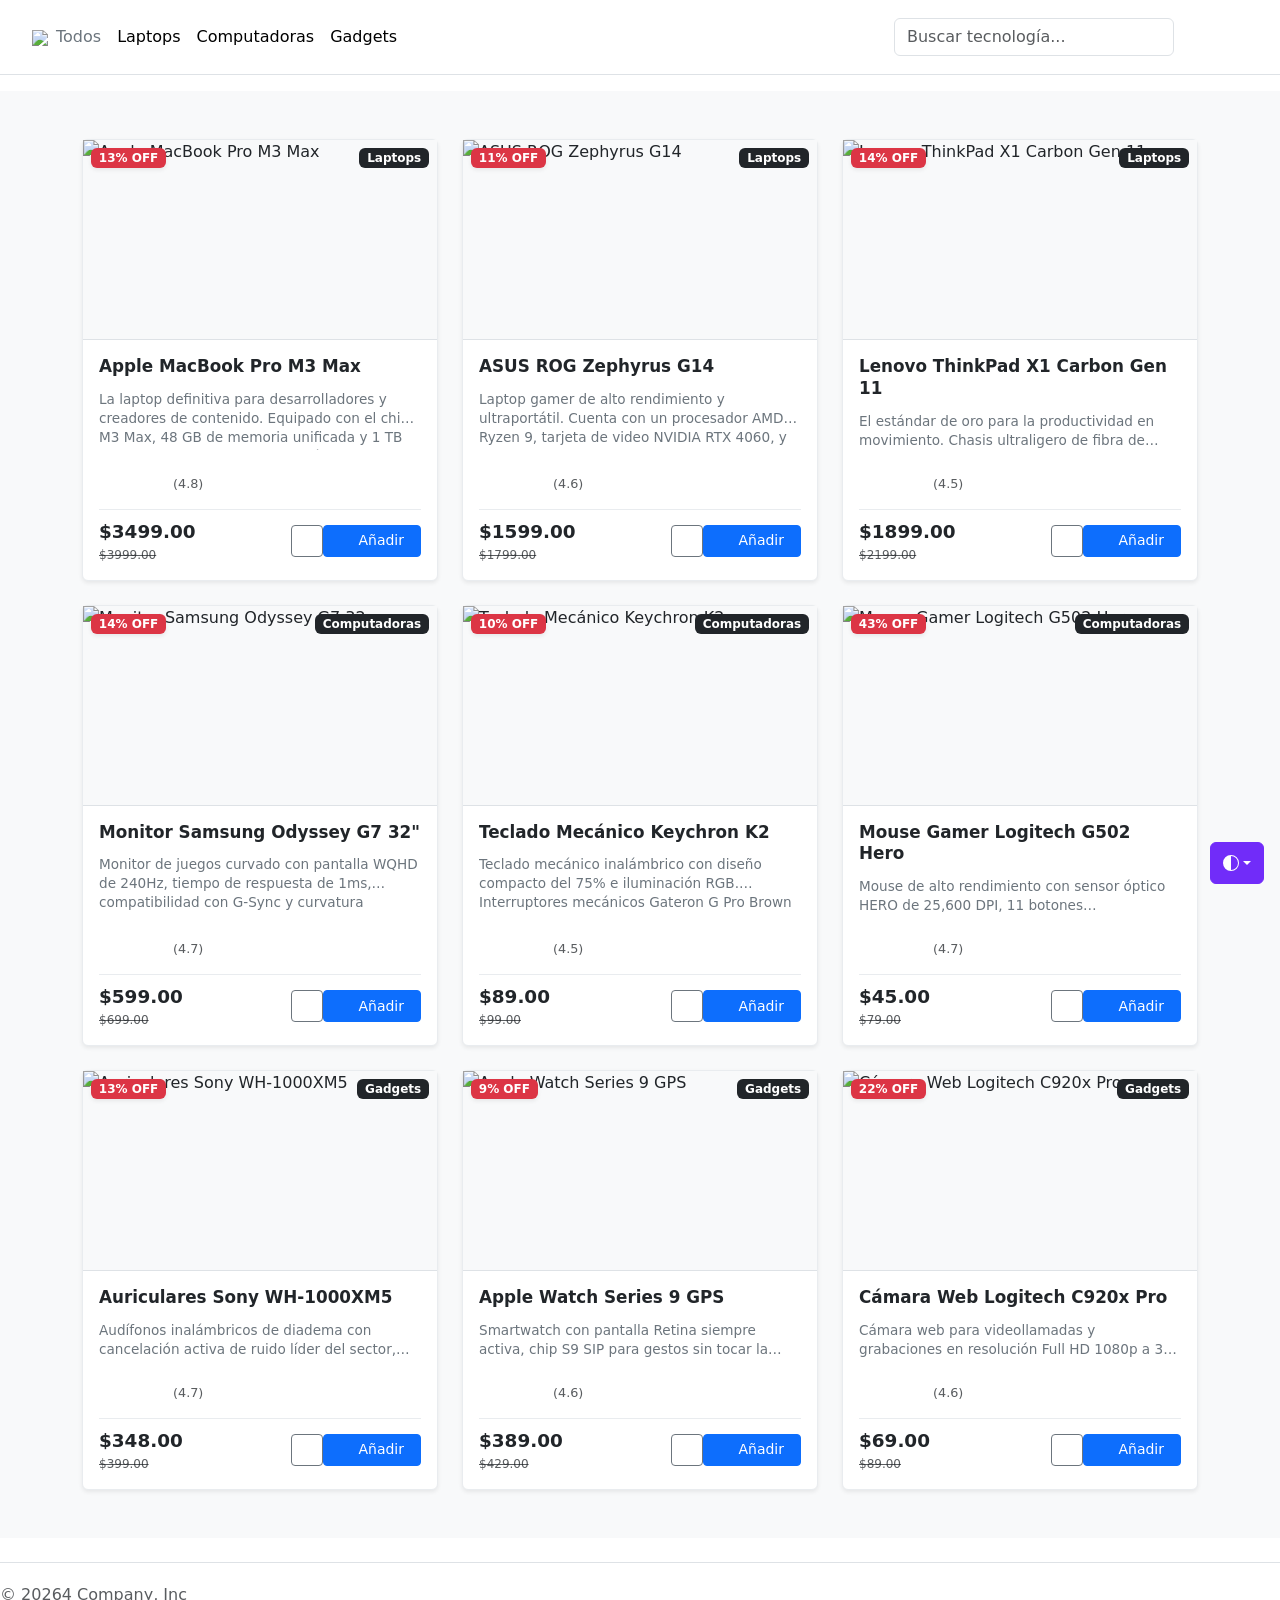
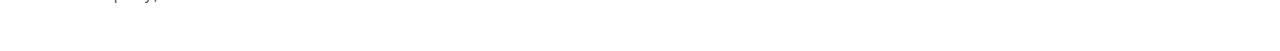
==== commit 0a019e7f: "Merge pull request #3 from jhadith/Diego/bugs Logo" ====
--- a/index.html
+++ b/index.html
@@ -99,39 +99,34 @@
 
   <header class="mb-3 p-3 border-bottom">
     <nav class="container navbar navbar-expand-lg p-0 marketplace-navbar">
-      <div class="d-flex flex-wrap justify-content-lg-start align-items-center justify-content-center w-100">
-        <a href="/" class="d-flex align-items-center mb-2 mb-lg-0 text-decoration-none link-body-emphasis">
-          <svg class="me-2 bi" width="40" height="32" role="img" aria-label="Bootstrap">
-            <use xlink:href="#bootstrap"></use>
-          </svg>
-        </a>
-        <button class="navbar-toggler ms-auto order-2" type="button" data-bs-toggle="collapse"
-          data-bs-target="#marketplace-menu" aria-controls="marketplace-menu" aria-expanded="false"
-          aria-label="Abrir menu">
+      <div class="d-flex flex-wrap justify-content-lg-start align-items-center justify-content-between w-100">
+
+        <button class="navbar-toggler" type="button" data-bs-toggle="collapse" data-bs-target="#marketplace-menu"
+          aria-controls="marketplace-menu" aria-expanded="false" aria-label="Abrir menu">
           <span class="navbar-toggler-icon"></span>
         </button>
         <div>
           <img src="Imagenes/Logo.png" class="img-fluid" style="height: 55px;">
         </div>
         <div class="collapse navbar-collapse order-4 order-lg-0" id="marketplace-menu">
-        <ul id="category-filter" class="justify-content-center me-lg-auto mb-2 mb-md-0 nav col-12 col-lg-auto">
-          <li>
-            <a href="#" data-category="Todos" class="px-2 nav-link link-secondary">Todos</a>
-          </li>
-          <li>
-            <a href="#" data-category="Laptops" class="px-2 nav-link link-body-emphasis">Laptops</a>
-          </li>
-          <li>
-            <a href="#" data-category="Computadoras" class="px-2 nav-link link-body-emphasis">Computadoras</a>
-          </li>
-          <li>
-            <a href="#" data-category="Gadgets" class="px-2 nav-link link-body-emphasis">Gadgets</a>
-          </li>
-        </ul>
-        <form class="me-lg-3 mb-3 mb-lg-0 col-12 col-lg-auto" role="search">
-          <input type="search" id="search-input" class="form-control" placeholder="Buscar tecnología..."
-            aria-label="Search" />
-        </form>
+          <ul id="category-filter" class="justify-content-center me-lg-auto mb-2 mb-md-0 nav col-12 col-lg-auto">
+            <li>
+              <a href="#" data-category="Todos" class="px-2 nav-link link-secondary">Todos</a>
+            </li>
+            <li>
+              <a href="#" data-category="Laptops" class="px-2 nav-link link-body-emphasis">Laptops</a>
+            </li>
+            <li>
+              <a href="#" data-category="Computadoras" class="px-2 nav-link link-body-emphasis">Computadoras</a>
+            </li>
+            <li>
+              <a href="#" data-category="Gadgets" class="px-2 nav-link link-body-emphasis">Gadgets</a>
+            </li>
+          </ul>
+          <form class="me-lg-3 mb-3 mb-lg-0 col-12 col-lg-auto" role="search">
+            <input type="search" id="search-input" class="form-control" placeholder="Buscar tecnología..."
+              aria-label="Search" />
+          </form>
         </div>
         <!-- ========================================== -->
         <!-- SECCIÓN DEL ESTUDIANTE: Botón del Carrito  -->
@@ -197,7 +192,8 @@
           <span>Subtotal</span>
           <span id="cart-subtotal" style="font-size: 1.15rem;">$0.00</span>
         </div>
-        <p class="text-muted" style="font-size: 0.75rem;">Los costos de envío e impuestos se calculan al finalizar la compra.</p>
+        <p class="text-muted" style="font-size: 0.75rem;">Los costos de envío e impuestos se calculan al finalizar la
+          compra.</p>
         <div class="mt-3">
           <a id="cart-checkout-btn" href="./factura.html" class="py-2.5 w-100 btn btn-primary fw-bold disabled"
             aria-disabled="true">
@@ -243,7 +239,8 @@
                 <p id="modal-product-desc" class="text-secondary" style="font-size: 0.88rem; line-height: 1.5;"></p>
                 <div class="bg-light mt-3 p-3 rounded">
                   <span class="d-block mb-1 text-dark fw-bold" style="font-size: 0.8rem;">Información de Envío:</span>
-                  <span class="text-muted" style="font-size: 0.75rem;">Envío rápido mediante Amazon Prime disponible. Compra protegida por garantía del fabricante.</span>
+                  <span class="text-muted" style="font-size: 0.75rem;">Envío rápido mediante Amazon Prime disponible.
+                    Compra protegida por garantía del fabricante.</span>
                 </div>
               </div>
               <div class="d-flex align-items-center justify-content-between mt-4 pt-3 border-top">
@@ -317,7 +314,7 @@
 
       const showActiveTheme = (theme) => {
         const btnToActive = document.querySelector(`[data-bs-theme-value="${theme}"]`);
-        
+
         document.querySelectorAll('[data-bs-theme-value]').forEach(element => {
           element.classList.remove('active');
           element.setAttribute('aria-pressed', 'false');
@@ -356,6 +353,7 @@
 
   <script src="../assets/dist/js/bootstrap.bundle.min.js" class="astro-vvvwv3sm"></script>
 </body>
+
 </html>
 
-</html>
+</html>
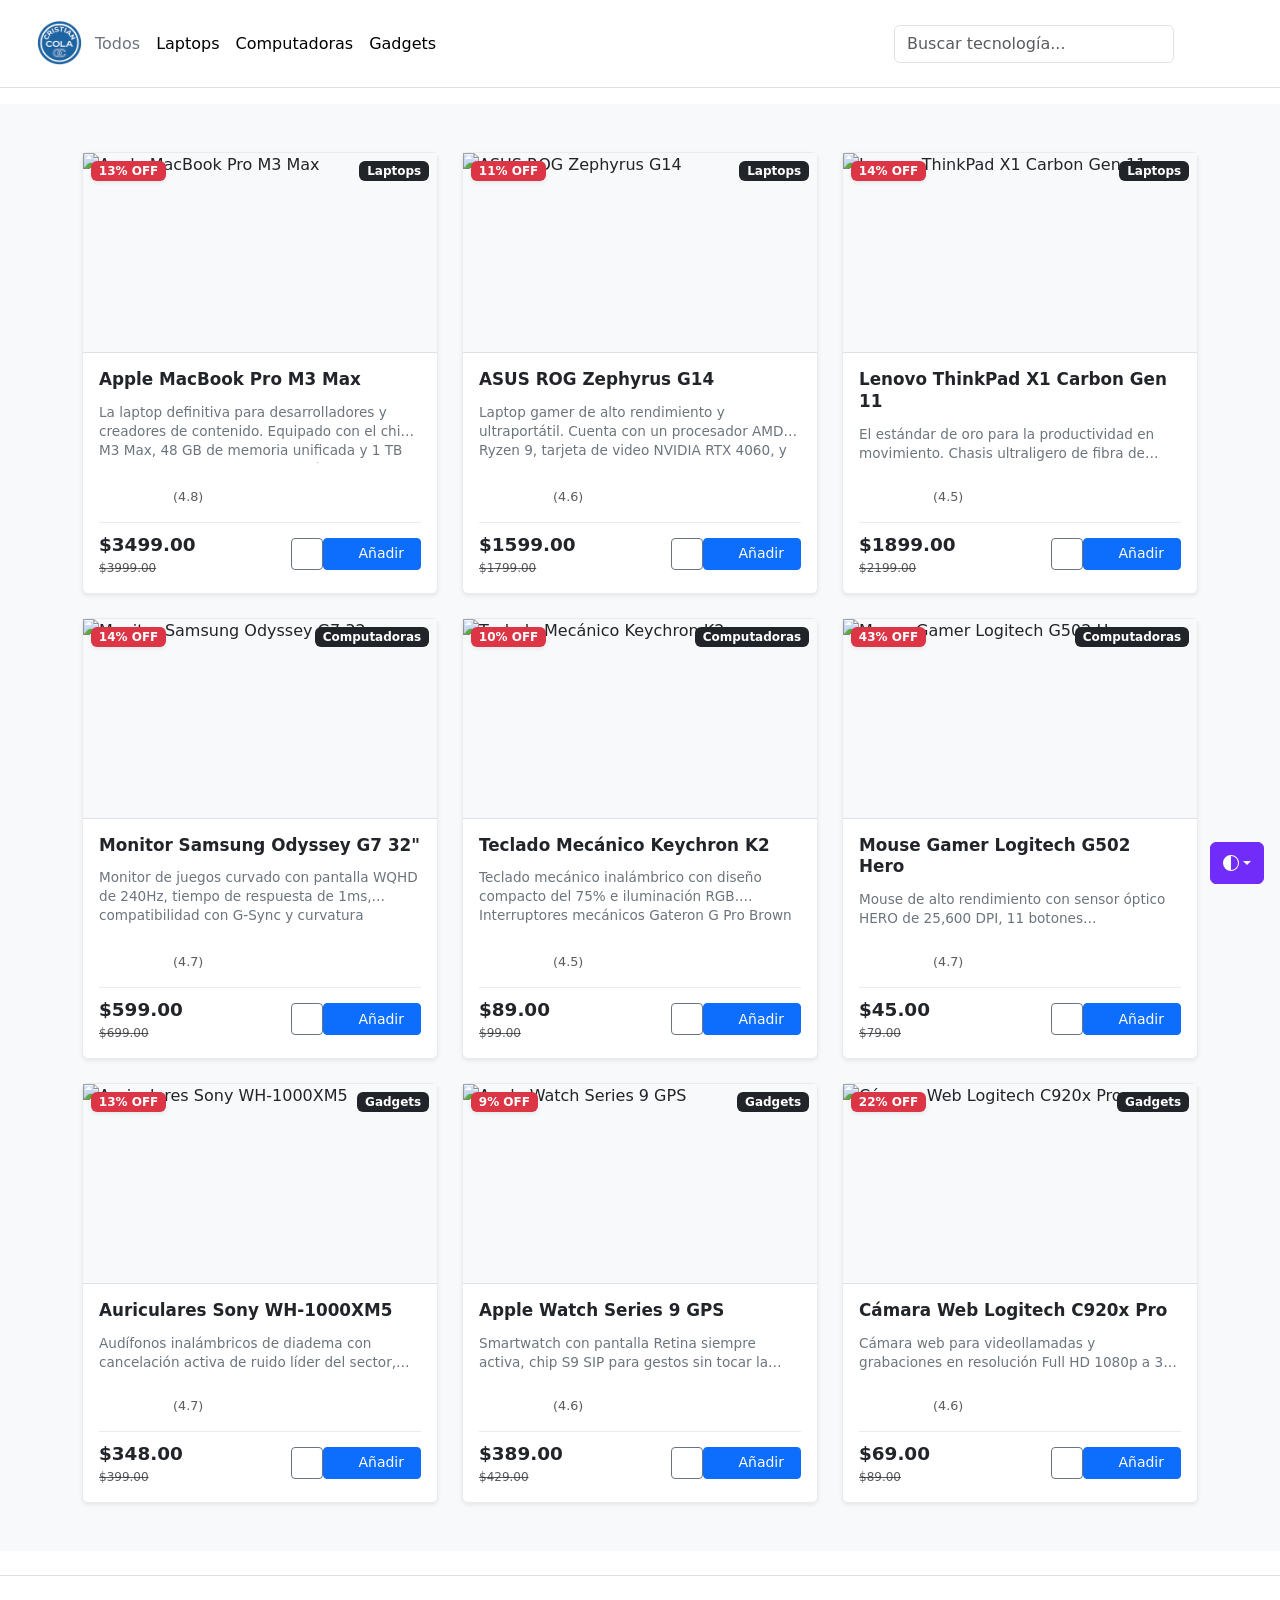
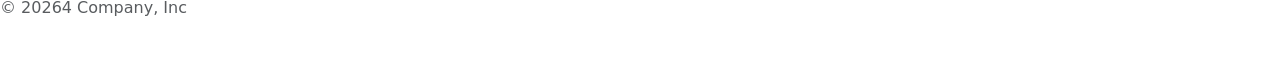
==== commit 90d33049: "corrigiendo nombre del logo" ====
--- a/index.html
+++ b/index.html
@@ -106,7 +106,7 @@
           <span class="navbar-toggler-icon"></span>
         </button>
         <div>
-          <img src="Imagenes/Logo.png" class="img-fluid" style="height: 55px;">
+          <img src="Imagenes/logo.png" class="img-fluid" style="height: 55px;">
         </div>
         <div class="collapse navbar-collapse order-4 order-lg-0" id="marketplace-menu">
           <ul id="category-filter" class="justify-content-center me-lg-auto mb-2 mb-md-0 nav col-12 col-lg-auto">
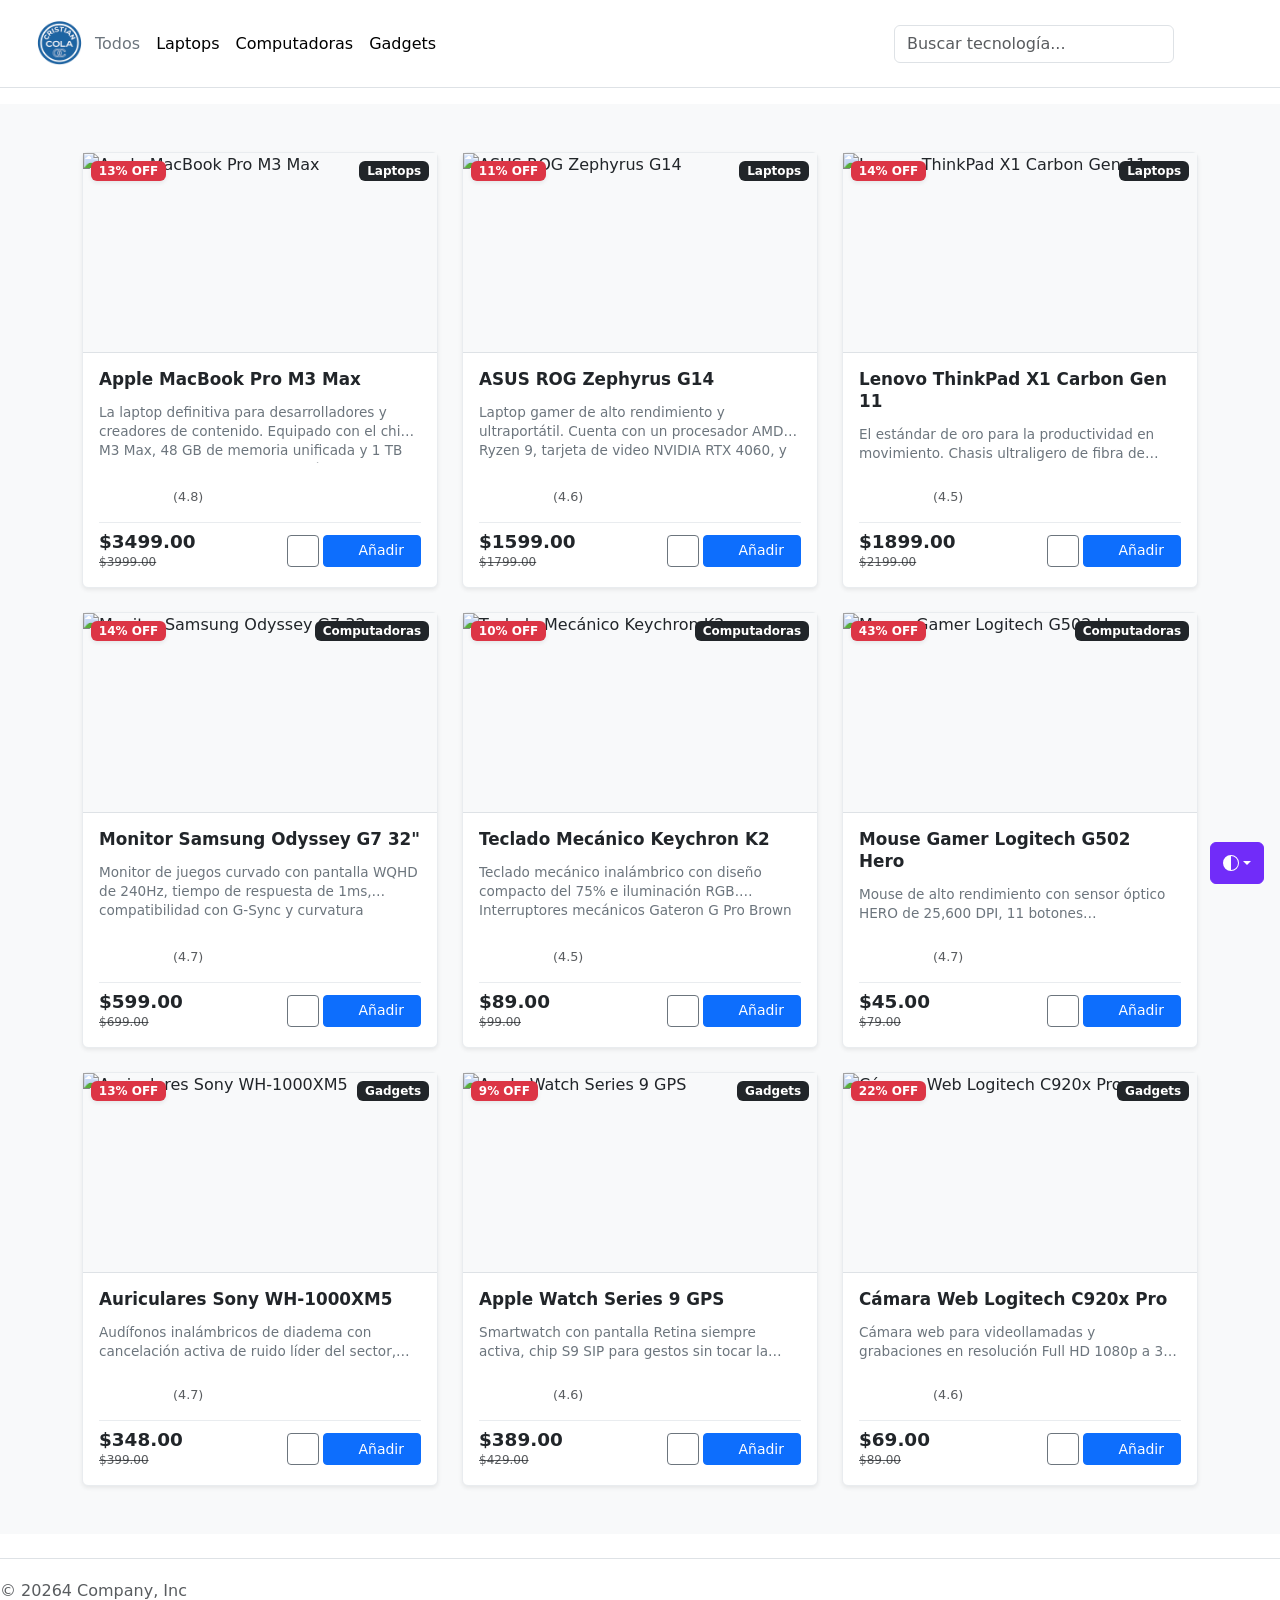
==== commit 2a2f4ebd: "Comentado Se implemento comentarios en todo el codigo, se creo un manual con todo lo que se uso en e" ====
--- a/index.html
+++ b/index.html
@@ -1,21 +1,30 @@
 <!doctype html>
+<!-- data-bs-theme="auto" permite que Bootstrap 5.3+ aplique automaticamente el tema claro u oscuro leyendo la configuracion del sistema operativo del usuario. -->
 <html lang="en" data-bs-theme="auto">
 
 <head>
   <meta charset="utf-8" />
   <meta name="viewport" content="width=device-width, initial-scale=1" />
-  <meta name="description" content="" />
+  <meta name="description" content="Marketplace de tecnologia responsivo desarrollado utilizando Bootstrap 5." />
 
   <meta name="generator" content="Astro v5.13.2" />
-  <title>Marketplace</title>
+  <title>Marketplace de Tecnología</title>
+
+  <!-- Enlace canonical que indica la URL original preferida de esta plantilla para evitar penalizaciones en buscadores (SEO). -->
   <link rel="canonical" href="https://getbootstrap.com/docs/5.3/examples/album/" />
+
+  <!-- Icono que aparece en la pestaña del navegador (favicon). -->
   <link rel="icon" href="Imagenes/Logo.png">
+
+  <!-- Carga la hoja de estilos de Bootstrap 5 desde un CDN (Content Delivery Network).
+       integrity y crossorigin validan la integridad del archivo para asegurar que no haya sido alterado maliciosamente. -->
   <link href="https://cdn.jsdelivr.net/npm/bootstrap@5.3.8/dist/css/bootstrap.min.css" rel="stylesheet"
     integrity="sha384-sRIl4kxILFvY47J16cr9ZwB07vP4J8+LH7qKQnuqkuIAvNWLzeN8tE5YBujZqJLB" crossorigin="anonymous">
 
-  <!-- Lucide Icons para iconografía moderna -->
+  <!-- Script de Lucide Icons para cargar iconos vectoriales de manera dinamica. -->
   <script src="https://unpkg.com/lucide@latest"></script>
 </head>
+
 <script src="https://cdn.jsdelivr.net/npm/bootstrap@5.3.8/dist/js/bootstrap.bundle.min.js"
   integrity="sha384-FKyoEForCGlyvwx9Hj09JcYn3nv7wiPVlz7YYwJrWVcXK/BmnVDxM+D2scQbITxI" crossorigin="anonymous"></script>
 <script src="../assets/js/color-modes.js"></script>
@@ -26,7 +35,15 @@
 </head>
 
 <body>
+
+  <!-- Parte 1: Biblioteca Global de Iconos SVG -->
+
+  <!-- SVG invisible que sirve como hoja de sprites. d-none oculta el elemento por completo.
+       Contiene definiciones de simbolos vectoriales reutilizables.
+       Si se elimina este bloque <svg>, todos los iconos que usan la etiqueta <use> dentro de la aplicacion
+       dejaran de mostrarse, arruinando la interfaz visual y la UX. -->
   <svg xmlns="http://www.w3.org/2000/svg" class="d-none">
+    <!-- Cada <symbol> define un icono con un identificador unico (id) y su ruta de dibujo vectorial (path). -->
     <symbol id="check2" viewBox="0 0 16 16">
       <path
         d="M13.854 3.646a.5.5 0 0 1 0 .708l-7 7a.5.5 0 0 1-.708 0l-3.5-3.5a.5.5 0 1 1 .708-.708L6.5 10.293l6.646-6.647a.5.5 0 0 1 .708 0z">
@@ -49,12 +66,20 @@
       </path>
     </symbol>
   </svg>
+
+  <!-- Parte 2: Selector Flotante de Tema Claro y Oscuro -->
+
+  <!-- Contenedor fijado en la esquina inferior derecha (position-fixed, bottom-0, end-0, mb-3, me-3). -->
   <div class="bottom-0 position-fixed me-3 mb-3 dropdown end-0 bd-mode-toggle">
+    <!-- Boton que activa el menu desplegable de temas. data-bs-toggle="dropdown" activa la funcionalidad js de Bootstrap. -->
     <button class="d-flex align-items-center py-2 btn btn-bd-primary dropdown-toggle" id="bd-theme" type="button"
       aria-expanded="false" data-bs-toggle="dropdown" aria-label="Toggle theme (auto)">
+      <!-- La etiqueta <use> instancia un grafico definido en el bloque SVG invisible superior mediante su ID (#circle-half).
+           Si se quita, el boton del selector quedara huerfano de icono visual. -->
       <svg class="my-1 bi theme-icon-active" aria-hidden="true">
         <use href="#circle-half"></use>
       </svg>
+      <!-- visually-hidden es una clase de accesibilidad para lectores de pantalla. Oculta el texto visualmente pero lo mantiene audible para personas no videntes. -->
       <span class="visually-hidden" id="bd-theme-text">Toggle theme</span>
     </button>
     <ul class="shadow dropdown-menu dropdown-menu-end" aria-labelledby="bd-theme-text">
@@ -97,18 +122,28 @@
     </ul>
   </div>
 
+  <!-- Parte 3: Cabecera y Navegacion Principal -->
+
   <header class="mb-3 p-3 border-bottom">
-    <nav class="container navbar navbar-expand-lg p-0 marketplace-navbar">
+    <!-- navbar-expand-lg colapsa la barra de navegacion en menu hamburguesa en pantallas medianas o pequeñas y la expande en escritorios grandes. -->
+    <nav class="p-0 container navbar navbar-expand-lg marketplace-navbar">
       <div class="d-flex flex-wrap justify-content-lg-start align-items-center justify-content-between w-100">
 
+        <!-- Boton de menu colapsable que aparece solo en dispositivos moviles.
+             data-bs-target apunta al div que contiene la lista del menu para colapsarlo/expandirlo. -->
         <button class="navbar-toggler" type="button" data-bs-toggle="collapse" data-bs-target="#marketplace-menu"
           aria-controls="marketplace-menu" aria-expanded="false" aria-label="Abrir menu">
+          <!-- navbar-toggler-icon dibuja las tres lineas horizontales nativas del menu hamburguesa. -->
           <span class="navbar-toggler-icon"></span>
         </button>
         <div>
+          <!-- Logo responsivo de la tienda. -->
           <img src="Imagenes/logo.png" class="img-fluid" style="height: 55px;">
         </div>
+
+        <!-- Contenedor de enlaces del menu. collapse e id="marketplace-menu" se enlazan con el disparador anterior. -->
         <div class="collapse navbar-collapse order-4 order-lg-0" id="marketplace-menu">
+          <!-- data-category sirve como puente de datos (dataset) para que tienda.js identifique la categoria pulsada. -->
           <ul id="category-filter" class="justify-content-center me-lg-auto mb-2 mb-md-0 nav col-12 col-lg-auto">
             <li>
               <a href="#" data-category="Todos" class="px-2 nav-link link-secondary">Todos</a>
@@ -123,17 +158,21 @@
               <a href="#" data-category="Gadgets" class="px-2 nav-link link-body-emphasis">Gadgets</a>
             </li>
           </ul>
+          <!-- Formulario de busqueda. role="search" provee semantica SEO para accesibilidad web. -->
           <form class="me-lg-3 mb-3 mb-lg-0 col-12 col-lg-auto" role="search">
             <input type="search" id="search-input" class="form-control" placeholder="Buscar tecnología..."
               aria-label="Search" />
           </form>
         </div>
-        <!-- ========================================== -->
-        <!-- SECCIÓN DEL ESTUDIANTE: Botón del Carrito  -->
-        <!-- ========================================== -->
+
+        <!-- Boton del Carrito de compras.
+             data-bs-toggle="offcanvas" y data-bs-target="#cart-sidebar" le indican a Bootstrap que al hacer
+             clic en este boton, debe deslizar el contenedor con id="cart-sidebar" desde el lateral de la pantalla.
+             La etiqueta <i> renderiza el icono vectorial cargado por Lucide. Si se elimina, el boton no tendra icono visual. -->
         <button id="cart-btn" data-bs-toggle="offcanvas" data-bs-target="#cart-sidebar"
-          class="position-relative d-flex align-items-center me-3 p-2 text-decoration-none btn btn-link link-dark order-3 order-lg-0">
+          class="position-relative d-flex align-items-center order-3 order-lg-0 me-3 p-2 text-decoration-none btn btn-link link-dark">
           <i data-lucide="shopping-cart" style="width: 24px; height: 24px;"></i>
+          <!-- Burbuja de notificacion dinamica (badge). Muestra el numero total de productos. display: none oculta la burbuja si esta en 0. -->
           <span id="cart-count" class="top-0 position-absolute bg-danger rounded-pill translate-middle start-100 badge"
             style="font-size: 0.7rem; padding: 0.35em 0.5em; display: none;">0</span>
         </button>
@@ -141,22 +180,24 @@
     </nav>
   </header>
 
-
+  <!-- Parte 4: Contenido Principal y Catalogo de Tarjetas -->
 
   <main>
-
     <div class="bg-body-tertiary py-5 album">
       <div class="container">
-        <!-- ========================================== -->
-        <!-- SECCIÓN DEL ESTUDIANTE: Grilla de Tarjetas -->
-        <!-- ========================================== -->
+        <!-- Grilla responsiva de tarjetas:
+             row-cols-1: 1 columna en moviles pequeños.
+             row-cols-sm-2: 2 columnas en pantallas medianas (tablets).
+             row-cols-md-3: 3 columnas en pantallas de escritorio.
+             g-4: separacion (gutter) uniforme de tamaño 4 de Bootstrap entre las tarjetas.
+             Las tarjetas se inyectaran por JavaScript dentro de este contenedor identificado con id="productos-grid". -->
         <div id="productos-grid" class="row row-cols-1 row-cols-sm-2 row-cols-md-3 g-4">
-          <!-- Las tarjetas de productos de tecnología se inyectarán dinámicamente aquí usando Bootstrap 5 -->
-        </div>
-        <!-- FIN DE LA SECCIÓN DEL ESTUDIANTE -->
+          <!-- Se autogenera mediante tienda.js -->
+        </div>
       </div>
     </div>
   </main>
+
   <footer class="d-flex flex-wrap align-items-center justify-content-between my-4 py-3 border-top">
     <p class="mb-0 text-body-secondary col-md-4">
       &copy; 20264 Company, Inc
@@ -170,23 +211,28 @@
     </a>
   </footer>
 
-  <!-- ============================================================== -->
-  <!-- SECCIÓN DEL ESTUDIANTE: Componentes del Carrito y Modal (PÁGINA 1) -->
-  <!-- ============================================================== -->
-
-  <!-- Carrito de Compras Lateral (Bootstrap Offcanvas) -->
+  <!-- Parte 5: Componente Lateral de Carrito (Bootstrap Offcanvas) -->
+
+  <!-- offcanvas: Establece que es un contenedor oculto deslizable de Bootstrap.
+       offcanvas-end: Indica que se deslizara desde el borde derecho de la pantalla hacia la izquierda.
+       tabindex="-1": Desactiva el foco de tabulacion secuencial cuando el elemento esta oculto, mejorando la navegacion por teclado. -->
   <div class="offcanvas offcanvas-end" tabindex="-1" id="cart-sidebar" aria-labelledby="cart-sidebar-label"
     style="width: 400px; max-width: 100vw;">
     <div class="border-bottom offcanvas-header">
       <h5 class="d-flex align-items-center m-0 text-body offcanvas-title fw-bold" id="cart-sidebar-label">
         <i data-lucide="shopping-cart" class="me-2"></i> Mi Carrito
       </h5>
+      <!-- Boton predeterminado de Bootstrap (btn-close) para cerrar el panel offcanvas lateral. -->
       <button type="button" class="btn-close" data-bs-dismiss="offcanvas" aria-label="Close"></button>
     </div>
+
     <div class="d-flex flex-column justify-content-between p-3 offcanvas-body">
+      <!-- Los articulos individuales agregados se inyectan dinamicamente mediante tienda.js en este contenedor. -->
       <div id="cart-items-container" class="flex-grow-1 overflow-y-auto" style="max-height: calc(100vh - 250px);">
         <!-- Se inyectan dinámicamente con tienda.js -->
       </div>
+
+      <!-- Footer del carrito lateral: muestra subtotales y boton de direccionamiento a la facturacion. -->
       <div class="bg-body mt-auto pt-3 border-top">
         <div class="d-flex align-items-center justify-content-between mb-2 text-body fw-bold">
           <span>Subtotal</span>
@@ -195,6 +241,7 @@
         <p class="text-muted" style="font-size: 0.75rem;">Los costos de envío e impuestos se calculan al finalizar la
           compra.</p>
         <div class="mt-3">
+          <!-- El boton inicia deshabilitado (disabled y aria-disabled="true"). Se activa dinamicamente si el carrito tiene productos. -->
           <a id="cart-checkout-btn" href="./factura.html" class="py-2.5 w-100 btn btn-primary fw-bold disabled"
             aria-disabled="true">
             Finalizar Compra
@@ -210,7 +257,12 @@
     </div>
   </div>
 
-  <!-- Modal de Detalles de Producto (Bootstrap Modal) -->
+  <!-- Parte 6: Modales del Sistema (Detalles de Producto y Confirmacion) -->
+
+  <!-- Modal de Detalles de Producto:
+       modal fade: Habilita la animacion de difuminado suave al abrir/cerrar.
+       modal-dialog-centered: Centra verticalmente el modal en la pantalla.
+       modal-lg: Define que es un modal de tamaño grande (Large). -->
   <div class="modal fade" id="product-details-modal" tabindex="-1" aria-labelledby="product-details-modal-label"
     aria-hidden="true">
     <div class="modal-dialog modal-dialog-centered modal-lg">
@@ -221,13 +273,13 @@
         </div>
         <div class="p-4 modal-body">
           <div class="row g-4">
-            <!-- Imagen -->
+            <!-- Imagen del Producto -->
             <div
               class="d-flex align-items-center justify-content-center bg-light p-0 rounded overflow-hidden col-12 col-md-6"
               style="height: 300px;">
               <img id="modal-product-img" src="" alt="" class="w-100 h-100 object-fit-cover">
             </div>
-            <!-- Detalles -->
+            <!-- Textos y Especificaciones del Producto -->
             <div class="d-flex flex-column justify-content-between col-12 col-md-6">
               <div>
                 <span id="modal-product-cat" class="bg-secondary mb-2 badge"></span>
@@ -243,6 +295,7 @@
                     Compra protegida por garantía del fabricante.</span>
                 </div>
               </div>
+              <!-- Botones de compra y enlace externo a Amazon en el footer del modal. -->
               <div class="d-flex align-items-center justify-content-between mt-4 pt-3 border-top">
                 <div class="d-flex flex-column">
                   <span id="modal-product-price" class="mb-0 text-dark h5 fw-bold"></span>
@@ -268,31 +321,37 @@
     </div>
   </div>
 
+  <!-- Modal de Advertencia y Confirmacion al intentar eliminar un item que tiene cantidad 1. -->
   <div class="modal fade" id="remove-item-modal" tabindex="-1" aria-labelledby="remove-item-modal-label"
     aria-hidden="true">
     <div class="modal-dialog modal-dialog-centered">
       <div class="modal-content">
         <div class="modal-header">
           <h5 class="modal-title" id="remove-item-modal-label">Eliminar producto</h5>
+          <!-- Boton de cierre de Bootstrap. -->
           <button type="button" class="btn-close" data-bs-dismiss="modal" aria-label="Close"></button>
         </div>
         <div class="modal-body">
           <p class="mb-0">Quieres eliminar <strong id="remove-item-name">este producto</strong> del carrito?</p>
         </div>
         <div class="modal-footer">
-          <button type="button" class="btn btn-outline-secondary" data-bs-dismiss="modal">No</button>
+          <button type="button" class="btn-outline-secondary btn" data-bs-dismiss="modal">No</button>
           <button type="button" id="confirm-remove-item" class="btn btn-danger">Si, eliminar</button>
         </div>
       </div>
     </div>
   </div>
 
-  <!-- Script para la funcionalidad del selector de tema claro / oscuro de Bootstrap 5 -->
+  <!-- Parte 7: Control del Selector de Tema Claro / Oscuro -->
+
   <script>
     document.addEventListener("DOMContentLoaded", () => {
+      // Metodos flecha auxiliares para leer y escribir el tema en localStorage.
       const getStoredTheme = () => localStorage.getItem('theme');
       const setStoredTheme = theme => localStorage.setItem('theme', theme);
 
+      // Determina el tema preferido analizando si hay una seleccion previa guardada,
+      // o leyendo la preferencia de color del sistema operativo (Oscuro o Claro).
       const getPreferredTheme = () => {
         const storedTheme = getStoredTheme();
         if (storedTheme) {
@@ -301,6 +360,7 @@
         return window.matchMedia('(prefers-color-scheme: dark)').matches ? 'dark' : 'light';
       };
 
+      // Aplica el tema inyectando el valor ('dark' o 'light') en el atributo 'data-bs-theme' del elemento HTML raiz.
       const setTheme = theme => {
         if (theme === 'auto') {
           const sysTheme = window.matchMedia('(prefers-color-scheme: dark)').matches ? 'dark' : 'light';
@@ -310,8 +370,10 @@
         }
       };
 
+      // Aplica inmediatamente la preferencia calculada al cargar la pagina.
       setTheme(getPreferredTheme());
 
+      // Cambia la clase visual del selector en pantalla para mostrar la opcion activa seleccionada por el usuario.
       const showActiveTheme = (theme) => {
         const btnToActive = document.querySelector(`[data-bs-theme-value="${theme}"]`);
 
@@ -326,6 +388,7 @@
         }
       };
 
+      // Escucha si el sistema operativo cambia de preferencia de color dinamicamente (ej: cambio automatico de horario dia/noche).
       window.matchMedia('(prefers-color-scheme: dark)').addEventListener('change', () => {
         const storedTheme = getStoredTheme();
         if (storedTheme !== 'light' && storedTheme !== 'dark') {
@@ -333,27 +396,25 @@
         }
       });
 
+      // Añade un evento clic a cada boton de seleccion del menu desplegable de temas.
       document.querySelectorAll('[data-bs-theme-value]').forEach(toggle => {
         toggle.addEventListener('click', () => {
           const theme = toggle.getAttribute('data-bs-theme-value');
-          setStoredTheme(theme);
-          setTheme(theme);
-          showActiveTheme(theme);
+          setStoredTheme(theme); // Guarda la seleccion en localStorage para recordar en la proxima visita
+          setTheme(theme);       // Cambia el tema visual en el documento
+          showActiveTheme(theme); // Refresca el indicador de seleccion
         });
       });
 
+      // Muestra el tema activo configurado.
       showActiveTheme(getPreferredTheme());
     });
   </script>
 
-  <!-- Enlace al JS de la Tienda -->
+  <!-- Script que implementa la logica de la tienda (Catalogo de productos y administracion del carrito). -->
   <script src="./src/js/tienda.js"></script>
-
-  <!-- FIN DE LA SECCIÓN DEL ESTUDIANTE -->
 
   <script src="../assets/dist/js/bootstrap.bundle.min.js" class="astro-vvvwv3sm"></script>
 </body>
 
-</html>
-
 </html>
--- a/src/css/estilos.css
+++ b/src/css/estilos.css
@@ -94,6 +94,36 @@
         min-width: 0;
       }
 
+      .product-card-actions {
+        gap: .75rem;
+        min-width: 0;
+      }
+
+      .product-card-price {
+        min-width: 0;
+      }
+
+      .product-price {
+        font-size: 1.15rem;
+        line-height: 1.2;
+        overflow-wrap: anywhere;
+      }
+
+      .product-card-buttons {
+        flex: 0 0 auto;
+      }
+
+      .product-external-btn {
+        width: 32px;
+        height: 32px;
+        flex: 0 0 32px;
+      }
+
+      .product-add-btn {
+        min-width: 0;
+        white-space: nowrap;
+      }
+
       @media (min-width: 992px) {
         #marketplace-menu {
           flex: 1 1 auto;
@@ -127,3 +157,35 @@
           padding: .65rem .75rem !important;
         }
       }
+
+      @media (min-width: 768px) and (max-width: 991.98px) {
+        .product-card-actions {
+          align-items: stretch !important;
+          flex-direction: column;
+        }
+
+        .product-card-buttons {
+          width: 100%;
+        }
+
+        .product-add-btn {
+          flex: 1 1 auto;
+          padding-left: .5rem !important;
+          padding-right: .5rem !important;
+        }
+      }
+
+      @media (max-width: 380px) {
+        .product-card-actions {
+          align-items: stretch !important;
+          flex-direction: column;
+        }
+
+        .product-card-buttons {
+          width: 100%;
+        }
+
+        .product-add-btn {
+          flex: 1 1 auto;
+        }
+      }
